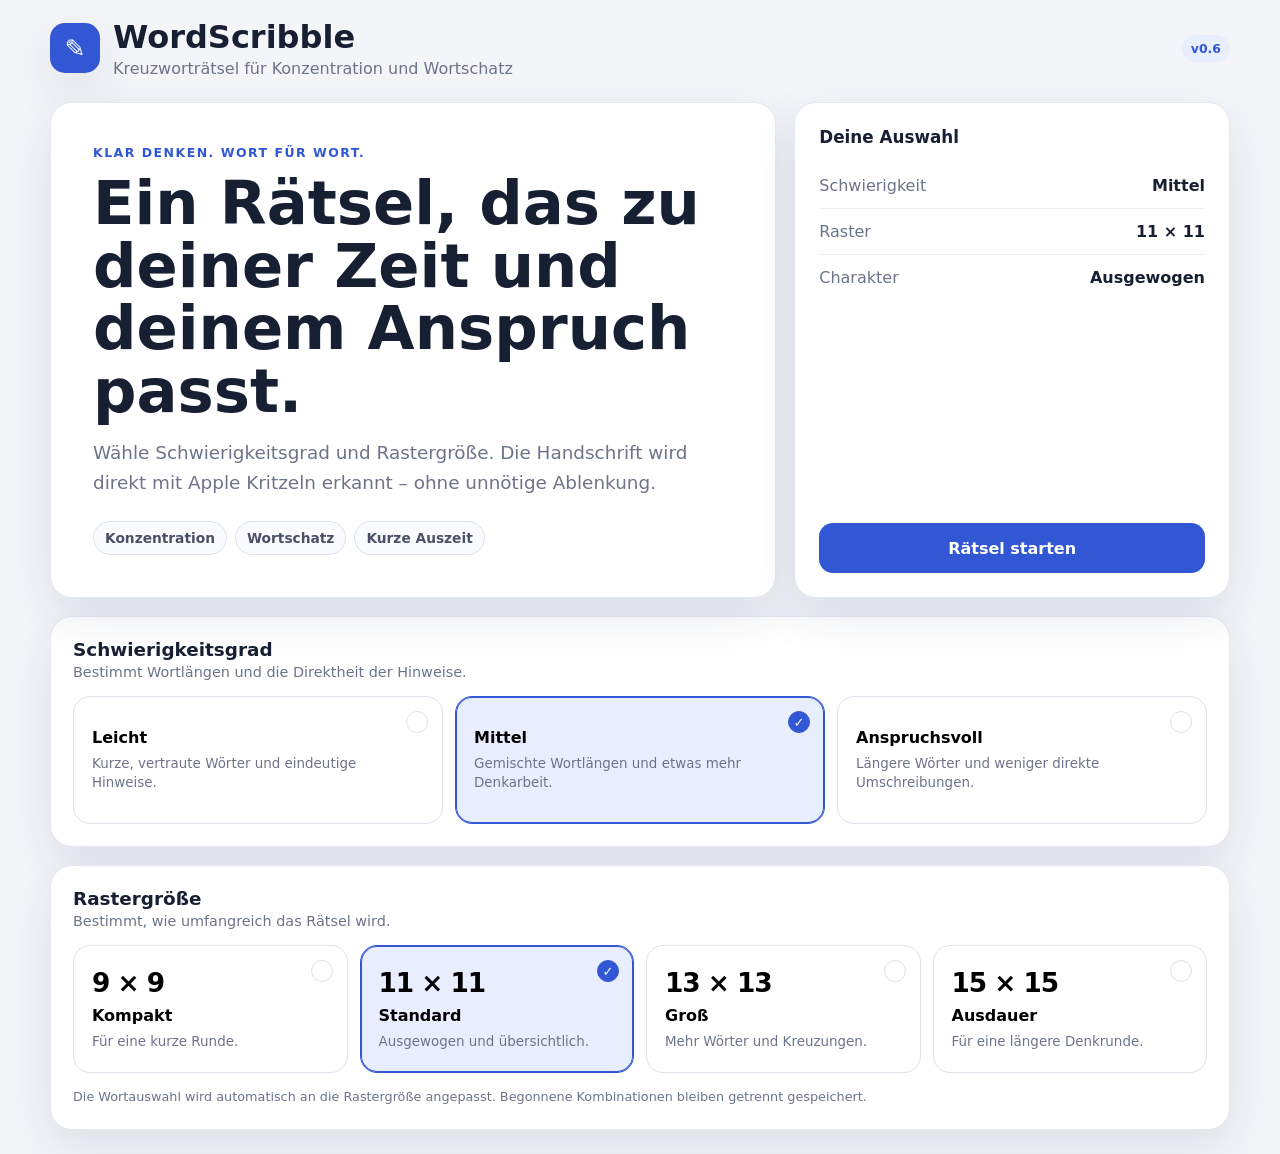
==== index.html @ 27896744 "Add WordScribble start dashboard" ====
<!doctype html>
<html lang="de">
<head>
<meta charset="utf-8">
<meta name="viewport" content="width=device-width,initial-scale=1,viewport-fit=cover">
<meta http-equiv="Cache-Control" content="no-store">
<meta name="theme-color" content="#3157d5">
<title>WordScribble – Start</title>
<style>
:root{--bg:#f3f5f9;--card:#fff;--ink:#172033;--muted:#6b7488;--line:#dce1ea;--accent:#3157d5;--soft:#e9eeff;--shadow:0 18px 48px rgba(30,43,76,.10)}
*{box-sizing:border-box}html,body{margin:0;min-height:100%;font-family:system-ui,-apple-system,BlinkMacSystemFont,"Segoe UI",sans-serif;background:var(--bg);color:var(--ink)}button{font:inherit}
body{padding:max(18px,env(safe-area-inset-top)) max(18px,env(safe-area-inset-right)) max(24px,env(safe-area-inset-bottom)) max(18px,env(safe-area-inset-left))}
.shell{width:min(1180px,100%);margin:auto}.topbar{display:flex;align-items:center;justify-content:space-between;gap:18px;margin-bottom:24px}.brand{display:flex;align-items:center;gap:13px}.logo{width:50px;height:50px;display:grid;place-items:center;border-radius:15px;background:var(--accent);color:#fff;font-size:25px;box-shadow:var(--shadow)}.brand h1{font-size:clamp(1.45rem,3vw,2rem);margin:0}.brand p{margin:3px 0 0;color:var(--muted)}.version{font-size:.78rem;font-weight:800;padding:6px 9px;border-radius:999px;background:var(--soft);color:var(--accent)}
.hero{display:grid;grid-template-columns:minmax(0,1.25fr) minmax(300px,.75fr);gap:18px}.hero-main,.summary,.panel{background:var(--card);border:1px solid #e4e8f0;border-radius:22px;box-shadow:var(--shadow)}.hero-main{padding:clamp(24px,4vw,42px)}.eyebrow{font-size:.78rem;letter-spacing:.12em;text-transform:uppercase;color:var(--accent);font-weight:800}.hero h2{font-size:clamp(2rem,5vw,3.8rem);line-height:1.03;margin:12px 0 16px;max-width:760px}.hero-main>p{font-size:clamp(1rem,2vw,1.15rem);line-height:1.6;color:var(--muted);margin:0}.chips{display:flex;flex-wrap:wrap;gap:8px;margin-top:24px}.chip{border:1px solid var(--line);border-radius:999px;padding:8px 11px;color:#485166;background:#fafbfe;font-size:.86rem;font-weight:650}
.summary{padding:24px;display:flex;flex-direction:column;justify-content:space-between}.summary h3{margin:0 0 16px;font-size:1.05rem}.summary-row{display:flex;justify-content:space-between;gap:14px;padding:13px 0;border-bottom:1px solid #edf0f5}.summary-row:last-of-type{border-bottom:0}.summary-row span{color:var(--muted)}.summary-row strong{text-align:right}.primary,.continue{width:100%;border-radius:14px;padding:14px 18px;font-weight:800;cursor:pointer;min-height:50px}.primary{border:0;background:var(--accent);color:#fff}.continue{margin-top:10px;border:1px solid var(--line);background:#fff;color:var(--ink);display:none}
.panel{padding:22px;margin-top:18px}.panel h3{margin:0;font-size:1.15rem}.panel p{margin:4px 0 16px;color:var(--muted);font-size:.9rem}.options{display:grid;gap:12px}.three{grid-template-columns:repeat(3,minmax(0,1fr))}.four{grid-template-columns:repeat(4,minmax(0,1fr))}.option{position:relative;border:1px solid var(--line);background:#fff;border-radius:17px;padding:18px;text-align:left;cursor:pointer;min-height:128px;transition:.16s}.option:hover{border-color:#aeb9d5;transform:translateY(-1px)}.option.active{border-color:var(--accent);background:var(--soft);box-shadow:inset 0 0 0 1px var(--accent)}.name{display:block;font-weight:850;font-size:1rem;margin-bottom:7px}.meta{display:block;color:var(--muted);font-size:.84rem;line-height:1.45}.mark{position:absolute;right:14px;top:14px;width:22px;height:22px;border-radius:50%;border:1px solid var(--line);display:grid;place-items:center;font-size:13px;color:transparent;background:#fff}.option.active .mark{background:var(--accent);border-color:var(--accent);color:#fff}.size-code{font-size:1.65rem;font-weight:850;letter-spacing:-.04em;margin-bottom:8px}.footnote{color:var(--muted);font-size:.8rem;margin-top:14px;line-height:1.5}
@media(max-width:850px){.hero{grid-template-columns:1fr}.four{grid-template-columns:repeat(2,minmax(0,1fr))}}@media(max-width:620px){.topbar{align-items:flex-start;flex-direction:column}.three,.four{grid-template-columns:1fr}.option{min-height:auto}.hero-main,.summary,.panel{border-radius:18px}}
</style>
</head>
<body>
<div class="shell">
<div class="topbar"><div class="brand"><div class="logo">✎</div><div><h1>WordScribble</h1><p>Kreuzworträtsel für Konzentration und Wortschatz</p></div></div><div class="version">v0.6</div></div>
<section class="hero">
<div class="hero-main"><div class="eyebrow">Klar denken. Wort für Wort.</div><h2>Ein Rätsel, das zu deiner Zeit und deinem Anspruch passt.</h2><p>Wähle Schwierigkeitsgrad und Rastergröße. Die Handschrift wird direkt mit Apple Kritzeln erkannt – ohne unnötige Ablenkung.</p><div class="chips"><span class="chip">Konzentration</span><span class="chip">Wortschatz</span><span class="chip">Kurze Auszeit</span></div></div>
<aside class="summary"><div><h3>Deine Auswahl</h3><div class="summary-row"><span>Schwierigkeit</span><strong id="sumDifficulty">Mittel</strong></div><div class="summary-row"><span>Raster</span><strong id="sumSize">11 × 11</strong></div><div class="summary-row"><span>Charakter</span><strong id="sumCharacter">Ausgewogen</strong></div></div><div><button class="primary" id="startBtn">Rätsel starten</button><button class="continue" id="continueBtn">Gespeichertes Rätsel fortsetzen</button></div></aside>
</section>
<section class="panel"><h3>Schwierigkeitsgrad</h3><p>Bestimmt Wortlängen und die Direktheit der Hinweise.</p><div class="options three">
<button class="option" data-difficulty="easy"><span class="mark">✓</span><span class="name">Leicht</span><span class="meta">Kurze, vertraute Wörter und eindeutige Hinweise.</span></button>
<button class="option active" data-difficulty="medium"><span class="mark">✓</span><span class="name">Mittel</span><span class="meta">Gemischte Wortlängen und etwas mehr Denkarbeit.</span></button>
<button class="option" data-difficulty="hard"><span class="mark">✓</span><span class="name">Anspruchsvoll</span><span class="meta">Längere Wörter und weniger direkte Umschreibungen.</span></button>
</div></section>
<section class="panel"><h3>Rastergröße</h3><p>Bestimmt, wie umfangreich das Rätsel wird.</p><div class="options four">
<button class="option" data-size="9"><span class="mark">✓</span><div class="size-code">9 × 9</div><span class="name">Kompakt</span><span class="meta">Für eine kurze Runde.</span></button>
<button class="option active" data-size="11"><span class="mark">✓</span><div class="size-code">11 × 11</div><span class="name">Standard</span><span class="meta">Ausgewogen und übersichtlich.</span></button>
<button class="option" data-size="13"><span class="mark">✓</span><div class="size-code">13 × 13</div><span class="name">Groß</span><span class="meta">Mehr Wörter und Kreuzungen.</span></button>
<button class="option" data-size="15"><span class="mark">✓</span><div class="size-code">15 × 15</div><span class="name">Ausdauer</span><span class="meta">Für eine längere Denkrunde.</span></button>
</div><div class="footnote">Die Wortauswahl wird automatisch an die Rastergröße angepasst. Begonnene Kombinationen bleiben getrennt gespeichert.</div></section>
</div>
<script>
(()=>{
const labels={easy:{name:'Leicht',character:'Direkt und ruhig'},medium:{name:'Mittel',character:'Ausgewogen'},hard:{name:'Anspruchsvoll',character:'Kniffliger'}};
let config={difficulty:'medium',size:11};
try{const saved=JSON.parse(localStorage.getItem('wordscribble-dashboard-v1'));if(saved&&labels[saved.difficulty]&&[9,11,13,15].includes(saved.size))config=saved}catch{}
const continueBtn=document.getElementById('continueBtn');
const stateKey=()=>`wordscribble-state-v1-${config.difficulty}-${config.size}`;
function refresh(){
document.querySelectorAll('[data-difficulty]').forEach(b=>b.classList.toggle('active',b.dataset.difficulty===config.difficulty));
document.querySelectorAll('[data-size]').forEach(b=>b.classList.toggle('active',+b.dataset.size===config.size));
document.getElementById('sumDifficulty').textContent=labels[config.difficulty].name;
document.getElementById('sumSize').textContent=`${config.size} × ${config.size}`;
document.getElementById('sumCharacter').textContent=labels[config.difficulty].character;
continueBtn.style.display=localStorage.getItem(stateKey())?'block':'none';
localStorage.setItem('wordscribble-dashboard-v1',JSON.stringify(config));
}
document.querySelectorAll('[data-difficulty]').forEach(b=>b.onclick=()=>{config.difficulty=b.dataset.difficulty;refresh()});
document.querySelectorAll('[data-size]').forEach(b=>b.onclick=()=>{config.size=+b.dataset.size;refresh()});
function openGame(isNew){location.href=`./play.html?difficulty=${config.difficulty}&size=${config.size}&new=${isNew?1:0}`}
document.getElementById('startBtn').onclick=()=>openGame(true);
continueBtn.onclick=()=>openGame(false);
refresh();
})();
</script>
</body>
</html>
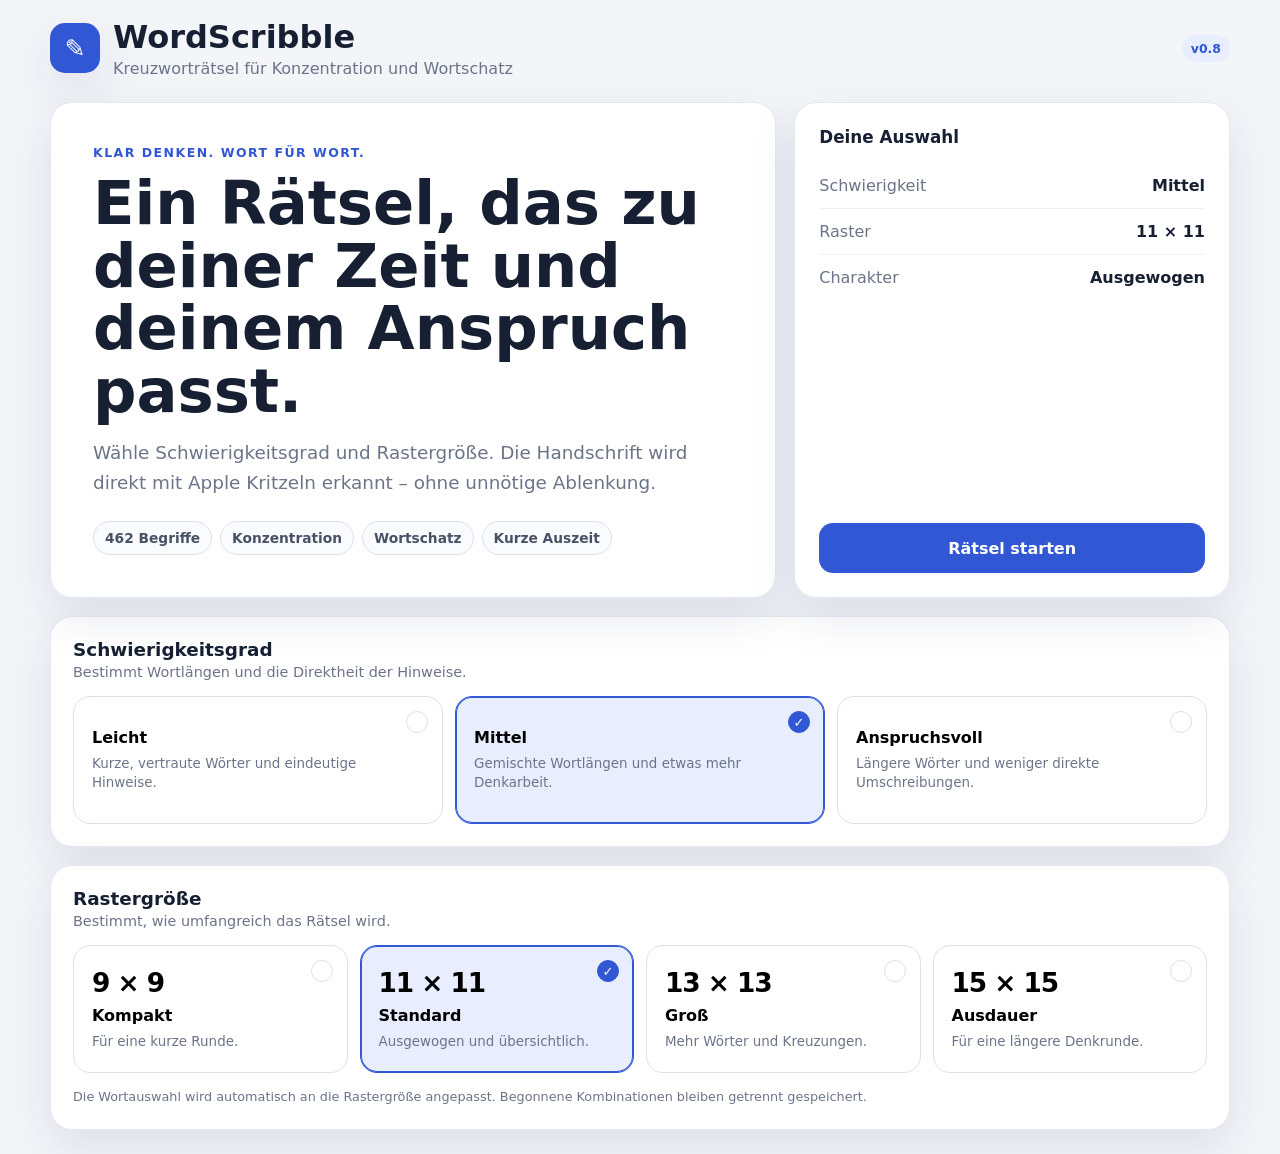
==== commit 872ac7dc: "Show expanded word bank in dashboard" ====
--- a/index.html
+++ b/index.html
@@ -19,9 +19,9 @@
 </head>
 <body>
 <div class="shell">
-<div class="topbar"><div class="brand"><div class="logo">✎</div><div><h1>WordScribble</h1><p>Kreuzworträtsel für Konzentration und Wortschatz</p></div></div><div class="version">v0.6</div></div>
+<div class="topbar"><div class="brand"><div class="logo">✎</div><div><h1>WordScribble</h1><p>Kreuzworträtsel für Konzentration und Wortschatz</p></div></div><div class="version">v0.8</div></div>
 <section class="hero">
-<div class="hero-main"><div class="eyebrow">Klar denken. Wort für Wort.</div><h2>Ein Rätsel, das zu deiner Zeit und deinem Anspruch passt.</h2><p>Wähle Schwierigkeitsgrad und Rastergröße. Die Handschrift wird direkt mit Apple Kritzeln erkannt – ohne unnötige Ablenkung.</p><div class="chips"><span class="chip">Konzentration</span><span class="chip">Wortschatz</span><span class="chip">Kurze Auszeit</span></div></div>
+<div class="hero-main"><div class="eyebrow">Klar denken. Wort für Wort.</div><h2>Ein Rätsel, das zu deiner Zeit und deinem Anspruch passt.</h2><p>Wähle Schwierigkeitsgrad und Rastergröße. Die Handschrift wird direkt mit Apple Kritzeln erkannt – ohne unnötige Ablenkung.</p><div class="chips"><span class="chip">462 Begriffe</span><span class="chip">Konzentration</span><span class="chip">Wortschatz</span><span class="chip">Kurze Auszeit</span></div></div>
 <aside class="summary"><div><h3>Deine Auswahl</h3><div class="summary-row"><span>Schwierigkeit</span><strong id="sumDifficulty">Mittel</strong></div><div class="summary-row"><span>Raster</span><strong id="sumSize">11 × 11</strong></div><div class="summary-row"><span>Charakter</span><strong id="sumCharacter">Ausgewogen</strong></div></div><div><button class="primary" id="startBtn">Rätsel starten</button><button class="continue" id="continueBtn">Gespeichertes Rätsel fortsetzen</button></div></aside>
 </section>
 <section class="panel"><h3>Schwierigkeitsgrad</h3><p>Bestimmt Wortlängen und die Direktheit der Hinweise.</p><div class="options three">
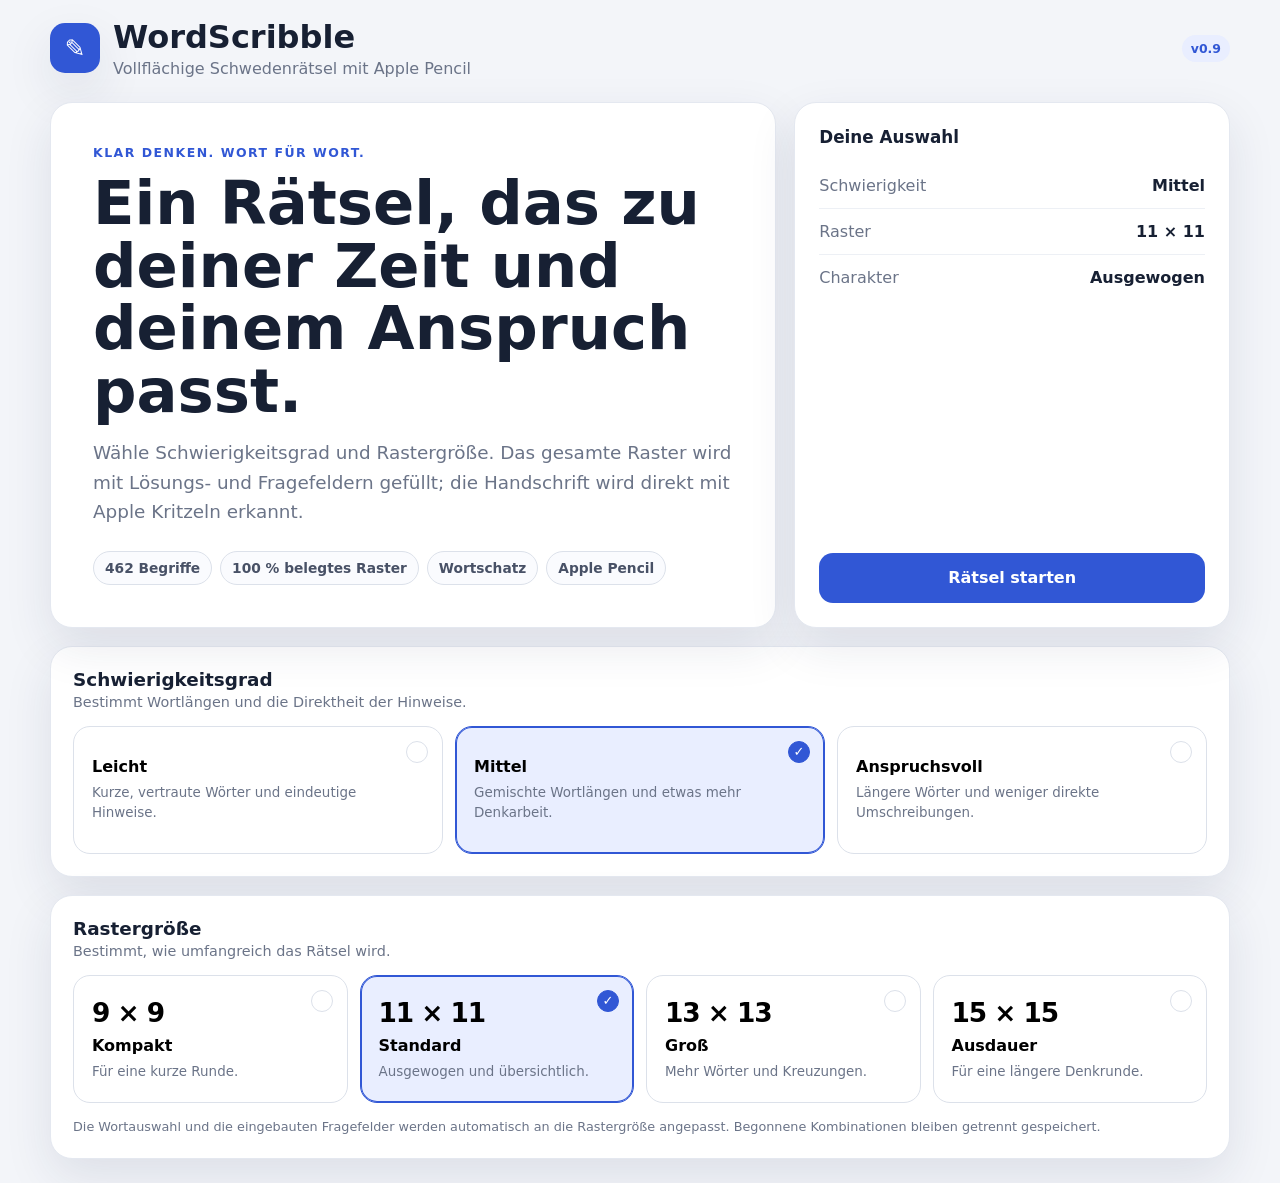
==== commit 0abf92bb: "Update start page for full-grid crossword v0.9" ====
--- a/index.html
+++ b/index.html
@@ -19,9 +19,9 @@
 </head>
 <body>
 <div class="shell">
-<div class="topbar"><div class="brand"><div class="logo">✎</div><div><h1>WordScribble</h1><p>Kreuzworträtsel für Konzentration und Wortschatz</p></div></div><div class="version">v0.8</div></div>
+<div class="topbar"><div class="brand"><div class="logo">✎</div><div><h1>WordScribble</h1><p>Vollflächige Schwedenrätsel mit Apple Pencil</p></div></div><div class="version">v0.9</div></div>
 <section class="hero">
-<div class="hero-main"><div class="eyebrow">Klar denken. Wort für Wort.</div><h2>Ein Rätsel, das zu deiner Zeit und deinem Anspruch passt.</h2><p>Wähle Schwierigkeitsgrad und Rastergröße. Die Handschrift wird direkt mit Apple Kritzeln erkannt – ohne unnötige Ablenkung.</p><div class="chips"><span class="chip">462 Begriffe</span><span class="chip">Konzentration</span><span class="chip">Wortschatz</span><span class="chip">Kurze Auszeit</span></div></div>
+<div class="hero-main"><div class="eyebrow">Klar denken. Wort für Wort.</div><h2>Ein Rätsel, das zu deiner Zeit und deinem Anspruch passt.</h2><p>Wähle Schwierigkeitsgrad und Rastergröße. Das gesamte Raster wird mit Lösungs- und Fragefeldern gefüllt; die Handschrift wird direkt mit Apple Kritzeln erkannt.</p><div class="chips"><span class="chip">462 Begriffe</span><span class="chip">100 % belegtes Raster</span><span class="chip">Wortschatz</span><span class="chip">Apple Pencil</span></div></div>
 <aside class="summary"><div><h3>Deine Auswahl</h3><div class="summary-row"><span>Schwierigkeit</span><strong id="sumDifficulty">Mittel</strong></div><div class="summary-row"><span>Raster</span><strong id="sumSize">11 × 11</strong></div><div class="summary-row"><span>Charakter</span><strong id="sumCharacter">Ausgewogen</strong></div></div><div><button class="primary" id="startBtn">Rätsel starten</button><button class="continue" id="continueBtn">Gespeichertes Rätsel fortsetzen</button></div></aside>
 </section>
 <section class="panel"><h3>Schwierigkeitsgrad</h3><p>Bestimmt Wortlängen und die Direktheit der Hinweise.</p><div class="options three">
@@ -34,7 +34,7 @@
 <button class="option active" data-size="11"><span class="mark">✓</span><div class="size-code">11 × 11</div><span class="name">Standard</span><span class="meta">Ausgewogen und übersichtlich.</span></button>
 <button class="option" data-size="13"><span class="mark">✓</span><div class="size-code">13 × 13</div><span class="name">Groß</span><span class="meta">Mehr Wörter und Kreuzungen.</span></button>
 <button class="option" data-size="15"><span class="mark">✓</span><div class="size-code">15 × 15</div><span class="name">Ausdauer</span><span class="meta">Für eine längere Denkrunde.</span></button>
-</div><div class="footnote">Die Wortauswahl wird automatisch an die Rastergröße angepasst. Begonnene Kombinationen bleiben getrennt gespeichert.</div></section>
+</div><div class="footnote">Die Wortauswahl und die eingebauten Fragefelder werden automatisch an die Rastergröße angepasst. Begonnene Kombinationen bleiben getrennt gespeichert.</div></section>
 </div>
 <script>
 (()=>{
@@ -42,7 +42,7 @@
 let config={difficulty:'medium',size:11};
 try{const saved=JSON.parse(localStorage.getItem('wordscribble-dashboard-v1'));if(saved&&labels[saved.difficulty]&&[9,11,13,15].includes(saved.size))config=saved}catch{}
 const continueBtn=document.getElementById('continueBtn');
-const stateKey=()=>`wordscribble-state-v1-${config.difficulty}-${config.size}`;
+const stateKey=()=>`wordscribble-swedish-v09-${config.difficulty}-${config.size}`;
 function refresh(){
 document.querySelectorAll('[data-difficulty]').forEach(b=>b.classList.toggle('active',b.dataset.difficulty===config.difficulty));
 document.querySelectorAll('[data-size]').forEach(b=>b.classList.toggle('active',+b.dataset.size===config.size));
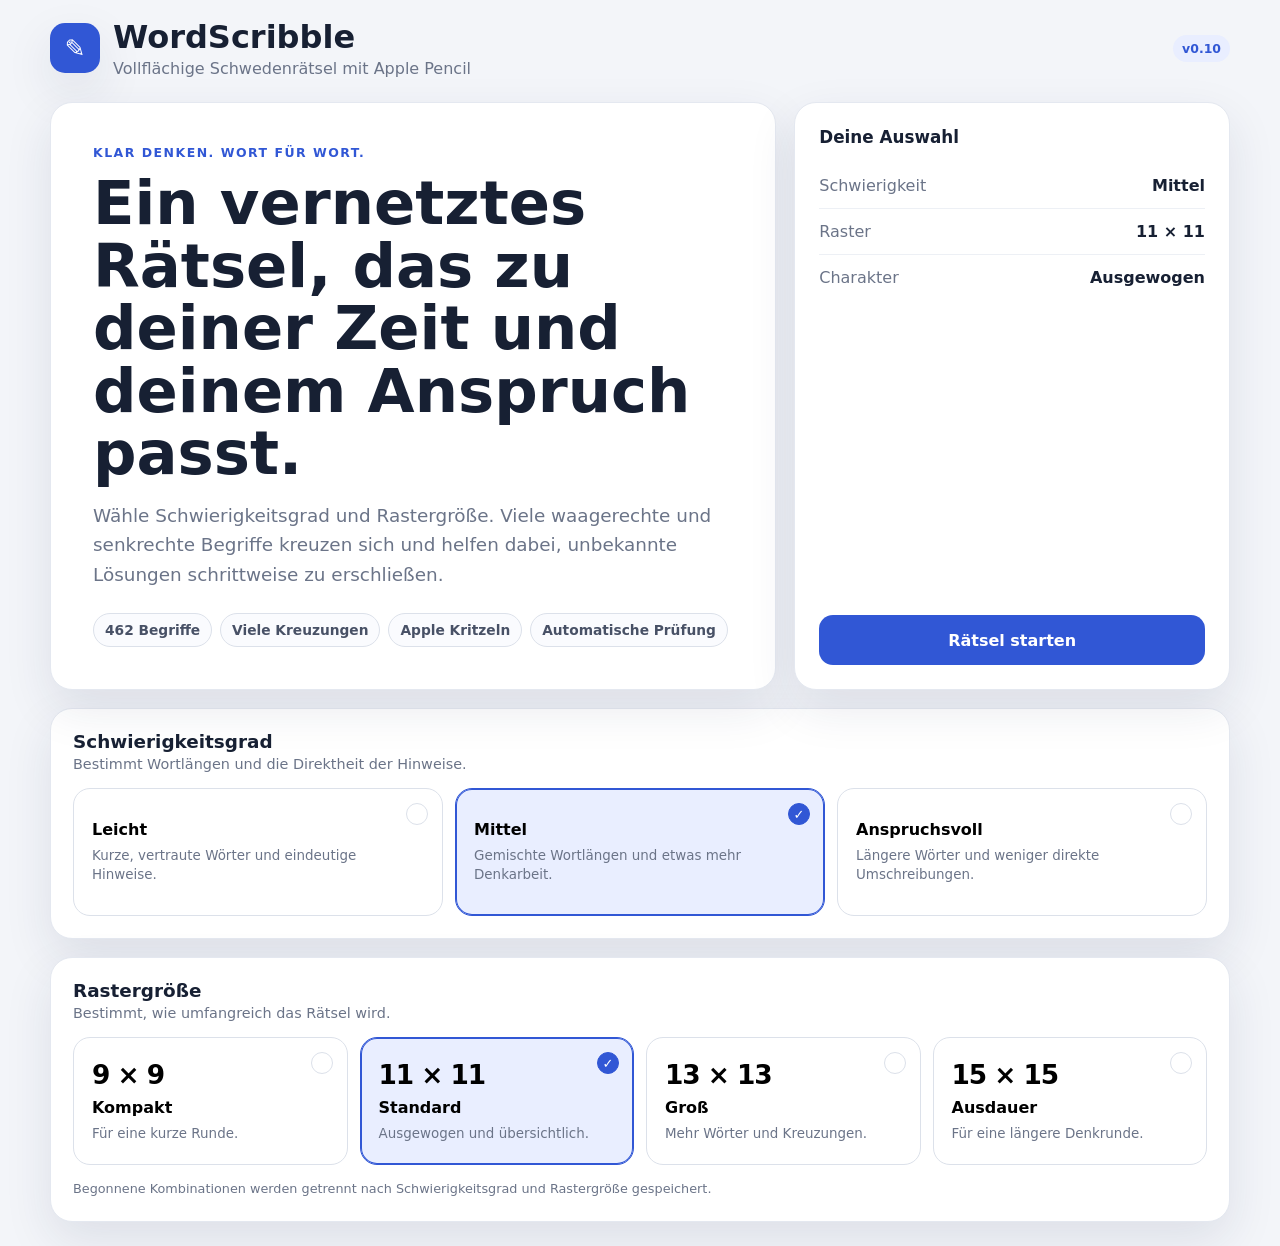
==== commit 56809327: "Update WordScribble start page for v0.10" ====
--- a/index.html
+++ b/index.html
@@ -8,8 +8,7 @@
 <title>WordScribble – Start</title>
 <style>
 :root{--bg:#f3f5f9;--card:#fff;--ink:#172033;--muted:#6b7488;--line:#dce1ea;--accent:#3157d5;--soft:#e9eeff;--shadow:0 18px 48px rgba(30,43,76,.10)}
-*{box-sizing:border-box}html,body{margin:0;min-height:100%;font-family:system-ui,-apple-system,BlinkMacSystemFont,"Segoe UI",sans-serif;background:var(--bg);color:var(--ink)}button{font:inherit}
-body{padding:max(18px,env(safe-area-inset-top)) max(18px,env(safe-area-inset-right)) max(24px,env(safe-area-inset-bottom)) max(18px,env(safe-area-inset-left))}
+*{box-sizing:border-box}html,body{margin:0;min-height:100%;font-family:system-ui,-apple-system,BlinkMacSystemFont,"Segoe UI",sans-serif;background:var(--bg);color:var(--ink)}button{font:inherit}body{padding:max(18px,env(safe-area-inset-top)) max(18px,env(safe-area-inset-right)) max(24px,env(safe-area-inset-bottom)) max(18px,env(safe-area-inset-left))}
 .shell{width:min(1180px,100%);margin:auto}.topbar{display:flex;align-items:center;justify-content:space-between;gap:18px;margin-bottom:24px}.brand{display:flex;align-items:center;gap:13px}.logo{width:50px;height:50px;display:grid;place-items:center;border-radius:15px;background:var(--accent);color:#fff;font-size:25px;box-shadow:var(--shadow)}.brand h1{font-size:clamp(1.45rem,3vw,2rem);margin:0}.brand p{margin:3px 0 0;color:var(--muted)}.version{font-size:.78rem;font-weight:800;padding:6px 9px;border-radius:999px;background:var(--soft);color:var(--accent)}
 .hero{display:grid;grid-template-columns:minmax(0,1.25fr) minmax(300px,.75fr);gap:18px}.hero-main,.summary,.panel{background:var(--card);border:1px solid #e4e8f0;border-radius:22px;box-shadow:var(--shadow)}.hero-main{padding:clamp(24px,4vw,42px)}.eyebrow{font-size:.78rem;letter-spacing:.12em;text-transform:uppercase;color:var(--accent);font-weight:800}.hero h2{font-size:clamp(2rem,5vw,3.8rem);line-height:1.03;margin:12px 0 16px;max-width:760px}.hero-main>p{font-size:clamp(1rem,2vw,1.15rem);line-height:1.6;color:var(--muted);margin:0}.chips{display:flex;flex-wrap:wrap;gap:8px;margin-top:24px}.chip{border:1px solid var(--line);border-radius:999px;padding:8px 11px;color:#485166;background:#fafbfe;font-size:.86rem;font-weight:650}
 .summary{padding:24px;display:flex;flex-direction:column;justify-content:space-between}.summary h3{margin:0 0 16px;font-size:1.05rem}.summary-row{display:flex;justify-content:space-between;gap:14px;padding:13px 0;border-bottom:1px solid #edf0f5}.summary-row:last-of-type{border-bottom:0}.summary-row span{color:var(--muted)}.summary-row strong{text-align:right}.primary,.continue{width:100%;border-radius:14px;padding:14px 18px;font-weight:800;cursor:pointer;min-height:50px}.primary{border:0;background:var(--accent);color:#fff}.continue{margin-top:10px;border:1px solid var(--line);background:#fff;color:var(--ink);display:none}
@@ -19,9 +18,9 @@
 </head>
 <body>
 <div class="shell">
-<div class="topbar"><div class="brand"><div class="logo">✎</div><div><h1>WordScribble</h1><p>Vollflächige Schwedenrätsel mit Apple Pencil</p></div></div><div class="version">v0.9</div></div>
+<div class="topbar"><div class="brand"><div class="logo">✎</div><div><h1>WordScribble</h1><p>Vollflächige Schwedenrätsel mit Apple Pencil</p></div></div><div class="version">v0.10</div></div>
 <section class="hero">
-<div class="hero-main"><div class="eyebrow">Klar denken. Wort für Wort.</div><h2>Ein Rätsel, das zu deiner Zeit und deinem Anspruch passt.</h2><p>Wähle Schwierigkeitsgrad und Rastergröße. Das gesamte Raster wird mit Lösungs- und Fragefeldern gefüllt; die Handschrift wird direkt mit Apple Kritzeln erkannt.</p><div class="chips"><span class="chip">462 Begriffe</span><span class="chip">100 % belegtes Raster</span><span class="chip">Wortschatz</span><span class="chip">Apple Pencil</span></div></div>
+<div class="hero-main"><div class="eyebrow">Klar denken. Wort für Wort.</div><h2>Ein vernetztes Rätsel, das zu deiner Zeit und deinem Anspruch passt.</h2><p>Wähle Schwierigkeitsgrad und Rastergröße. Viele waagerechte und senkrechte Begriffe kreuzen sich und helfen dabei, unbekannte Lösungen schrittweise zu erschließen.</p><div class="chips"><span class="chip">462 Begriffe</span><span class="chip">Viele Kreuzungen</span><span class="chip">Apple Kritzeln</span><span class="chip">Automatische Prüfung</span></div></div>
 <aside class="summary"><div><h3>Deine Auswahl</h3><div class="summary-row"><span>Schwierigkeit</span><strong id="sumDifficulty">Mittel</strong></div><div class="summary-row"><span>Raster</span><strong id="sumSize">11 × 11</strong></div><div class="summary-row"><span>Charakter</span><strong id="sumCharacter">Ausgewogen</strong></div></div><div><button class="primary" id="startBtn">Rätsel starten</button><button class="continue" id="continueBtn">Gespeichertes Rätsel fortsetzen</button></div></aside>
 </section>
 <section class="panel"><h3>Schwierigkeitsgrad</h3><p>Bestimmt Wortlängen und die Direktheit der Hinweise.</p><div class="options three">
@@ -34,31 +33,10 @@
 <button class="option active" data-size="11"><span class="mark">✓</span><div class="size-code">11 × 11</div><span class="name">Standard</span><span class="meta">Ausgewogen und übersichtlich.</span></button>
 <button class="option" data-size="13"><span class="mark">✓</span><div class="size-code">13 × 13</div><span class="name">Groß</span><span class="meta">Mehr Wörter und Kreuzungen.</span></button>
 <button class="option" data-size="15"><span class="mark">✓</span><div class="size-code">15 × 15</div><span class="name">Ausdauer</span><span class="meta">Für eine längere Denkrunde.</span></button>
-</div><div class="footnote">Die Wortauswahl und die eingebauten Fragefelder werden automatisch an die Rastergröße angepasst. Begonnene Kombinationen bleiben getrennt gespeichert.</div></section>
+</div><div class="footnote">Begonnene Kombinationen werden getrennt nach Schwierigkeitsgrad und Rastergröße gespeichert.</div></section>
 </div>
 <script>
-(()=>{
-const labels={easy:{name:'Leicht',character:'Direkt und ruhig'},medium:{name:'Mittel',character:'Ausgewogen'},hard:{name:'Anspruchsvoll',character:'Kniffliger'}};
-let config={difficulty:'medium',size:11};
-try{const saved=JSON.parse(localStorage.getItem('wordscribble-dashboard-v1'));if(saved&&labels[saved.difficulty]&&[9,11,13,15].includes(saved.size))config=saved}catch{}
-const continueBtn=document.getElementById('continueBtn');
-const stateKey=()=>`wordscribble-swedish-v09-${config.difficulty}-${config.size}`;
-function refresh(){
-document.querySelectorAll('[data-difficulty]').forEach(b=>b.classList.toggle('active',b.dataset.difficulty===config.difficulty));
-document.querySelectorAll('[data-size]').forEach(b=>b.classList.toggle('active',+b.dataset.size===config.size));
-document.getElementById('sumDifficulty').textContent=labels[config.difficulty].name;
-document.getElementById('sumSize').textContent=`${config.size} × ${config.size}`;
-document.getElementById('sumCharacter').textContent=labels[config.difficulty].character;
-continueBtn.style.display=localStorage.getItem(stateKey())?'block':'none';
-localStorage.setItem('wordscribble-dashboard-v1',JSON.stringify(config));
-}
-document.querySelectorAll('[data-difficulty]').forEach(b=>b.onclick=()=>{config.difficulty=b.dataset.difficulty;refresh()});
-document.querySelectorAll('[data-size]').forEach(b=>b.onclick=()=>{config.size=+b.dataset.size;refresh()});
-function openGame(isNew){location.href=`./play.html?difficulty=${config.difficulty}&size=${config.size}&new=${isNew?1:0}`}
-document.getElementById('startBtn').onclick=()=>openGame(true);
-continueBtn.onclick=()=>openGame(false);
-refresh();
-})();
+(()=>{const labels={easy:{name:'Leicht',character:'Direkt und ruhig'},medium:{name:'Mittel',character:'Ausgewogen'},hard:{name:'Anspruchsvoll',character:'Kniffliger'}};let config={difficulty:'medium',size:11};try{const saved=JSON.parse(localStorage.getItem('wordscribble-dashboard-v1'));if(saved&&labels[saved.difficulty]&&[9,11,13,15].includes(saved.size))config=saved}catch{}const continueBtn=document.getElementById('continueBtn');const stateKey=()=>`wordscribble-swedish-v010-${config.difficulty}-${config.size}`;function refresh(){document.querySelectorAll('[data-difficulty]').forEach(b=>b.classList.toggle('active',b.dataset.difficulty===config.difficulty));document.querySelectorAll('[data-size]').forEach(b=>b.classList.toggle('active',+b.dataset.size===config.size));document.getElementById('sumDifficulty').textContent=labels[config.difficulty].name;document.getElementById('sumSize').textContent=`${config.size} × ${config.size}`;document.getElementById('sumCharacter').textContent=labels[config.difficulty].character;continueBtn.style.display=localStorage.getItem(stateKey())?'block':'none';localStorage.setItem('wordscribble-dashboard-v1',JSON.stringify(config))}document.querySelectorAll('[data-difficulty]').forEach(b=>b.onclick=()=>{config.difficulty=b.dataset.difficulty;refresh()});document.querySelectorAll('[data-size]').forEach(b=>b.onclick=()=>{config.size=+b.dataset.size;refresh()});function openGame(isNew){location.href=`./play.html?difficulty=${config.difficulty}&size=${config.size}&new=${isNew?1:0}`}document.getElementById('startBtn').onclick=()=>openGame(true);continueBtn.onclick=()=>openGame(false);refresh()})();
 </script>
 </body>
 </html>
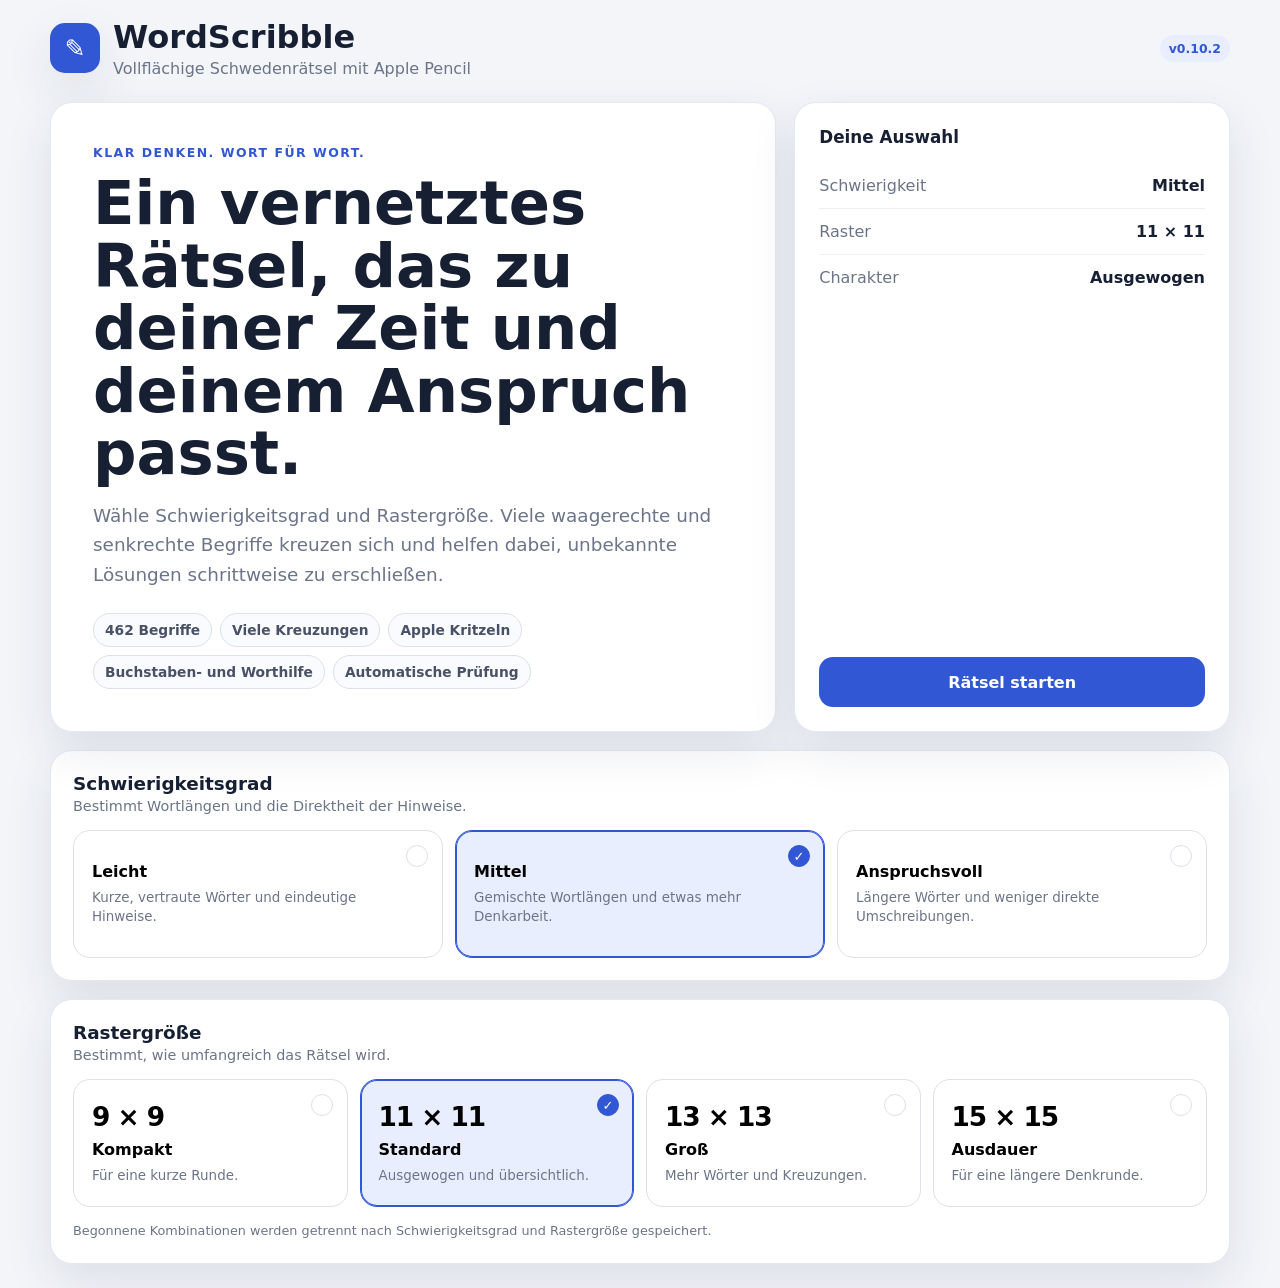
==== commit 0286874b: "Update dashboard for hint system" ====
--- a/index.html
+++ b/index.html
@@ -18,9 +18,9 @@
 </head>
 <body>
 <div class="shell">
-<div class="topbar"><div class="brand"><div class="logo">✎</div><div><h1>WordScribble</h1><p>Vollflächige Schwedenrätsel mit Apple Pencil</p></div></div><div class="version">v0.10</div></div>
+<div class="topbar"><div class="brand"><div class="logo">✎</div><div><h1>WordScribble</h1><p>Vollflächige Schwedenrätsel mit Apple Pencil</p></div></div><div class="version">v0.10.2</div></div>
 <section class="hero">
-<div class="hero-main"><div class="eyebrow">Klar denken. Wort für Wort.</div><h2>Ein vernetztes Rätsel, das zu deiner Zeit und deinem Anspruch passt.</h2><p>Wähle Schwierigkeitsgrad und Rastergröße. Viele waagerechte und senkrechte Begriffe kreuzen sich und helfen dabei, unbekannte Lösungen schrittweise zu erschließen.</p><div class="chips"><span class="chip">462 Begriffe</span><span class="chip">Viele Kreuzungen</span><span class="chip">Apple Kritzeln</span><span class="chip">Automatische Prüfung</span></div></div>
+<div class="hero-main"><div class="eyebrow">Klar denken. Wort für Wort.</div><h2>Ein vernetztes Rätsel, das zu deiner Zeit und deinem Anspruch passt.</h2><p>Wähle Schwierigkeitsgrad und Rastergröße. Viele waagerechte und senkrechte Begriffe kreuzen sich und helfen dabei, unbekannte Lösungen schrittweise zu erschließen.</p><div class="chips"><span class="chip">462 Begriffe</span><span class="chip">Viele Kreuzungen</span><span class="chip">Apple Kritzeln</span><span class="chip">Buchstaben- und Worthilfe</span><span class="chip">Automatische Prüfung</span></div></div>
 <aside class="summary"><div><h3>Deine Auswahl</h3><div class="summary-row"><span>Schwierigkeit</span><strong id="sumDifficulty">Mittel</strong></div><div class="summary-row"><span>Raster</span><strong id="sumSize">11 × 11</strong></div><div class="summary-row"><span>Charakter</span><strong id="sumCharacter">Ausgewogen</strong></div></div><div><button class="primary" id="startBtn">Rätsel starten</button><button class="continue" id="continueBtn">Gespeichertes Rätsel fortsetzen</button></div></aside>
 </section>
 <section class="panel"><h3>Schwierigkeitsgrad</h3><p>Bestimmt Wortlängen und die Direktheit der Hinweise.</p><div class="options three">
@@ -36,7 +36,7 @@
 </div><div class="footnote">Begonnene Kombinationen werden getrennt nach Schwierigkeitsgrad und Rastergröße gespeichert.</div></section>
 </div>
 <script>
-(()=>{const labels={easy:{name:'Leicht',character:'Direkt und ruhig'},medium:{name:'Mittel',character:'Ausgewogen'},hard:{name:'Anspruchsvoll',character:'Kniffliger'}};let config={difficulty:'medium',size:11};try{const saved=JSON.parse(localStorage.getItem('wordscribble-dashboard-v1'));if(saved&&labels[saved.difficulty]&&[9,11,13,15].includes(saved.size))config=saved}catch{}const continueBtn=document.getElementById('continueBtn');const stateKey=()=>`wordscribble-swedish-v010-${config.difficulty}-${config.size}`;function refresh(){document.querySelectorAll('[data-difficulty]').forEach(b=>b.classList.toggle('active',b.dataset.difficulty===config.difficulty));document.querySelectorAll('[data-size]').forEach(b=>b.classList.toggle('active',+b.dataset.size===config.size));document.getElementById('sumDifficulty').textContent=labels[config.difficulty].name;document.getElementById('sumSize').textContent=`${config.size} × ${config.size}`;document.getElementById('sumCharacter').textContent=labels[config.difficulty].character;continueBtn.style.display=localStorage.getItem(stateKey())?'block':'none';localStorage.setItem('wordscribble-dashboard-v1',JSON.stringify(config))}document.querySelectorAll('[data-difficulty]').forEach(b=>b.onclick=()=>{config.difficulty=b.dataset.difficulty;refresh()});document.querySelectorAll('[data-size]').forEach(b=>b.onclick=()=>{config.size=+b.dataset.size;refresh()});function openGame(isNew){location.href=`./play.html?difficulty=${config.difficulty}&size=${config.size}&new=${isNew?1:0}`}document.getElementById('startBtn').onclick=()=>openGame(true);continueBtn.onclick=()=>openGame(false);refresh()})();
+(()=>{const labels={easy:{name:'Leicht',character:'Direkt und ruhig'},medium:{name:'Mittel',character:'Ausgewogen'},hard:{name:'Anspruchsvoll',character:'Kniffliger'}};let config={difficulty:'medium',size:11};try{const saved=JSON.parse(localStorage.getItem('wordscribble-dashboard-v1'));if(saved&&labels[saved.difficulty]&&[9,11,13,15].includes(saved.size))config=saved}catch{}const continueBtn=document.getElementById('continueBtn');const stateKey=()=>`wordscribble-swedish-v0102-${config.difficulty}-${config.size}`;function refresh(){document.querySelectorAll('[data-difficulty]').forEach(b=>b.classList.toggle('active',b.dataset.difficulty===config.difficulty));document.querySelectorAll('[data-size]').forEach(b=>b.classList.toggle('active',+b.dataset.size===config.size));document.getElementById('sumDifficulty').textContent=labels[config.difficulty].name;document.getElementById('sumSize').textContent=`${config.size} × ${config.size}`;document.getElementById('sumCharacter').textContent=labels[config.difficulty].character;continueBtn.style.display=localStorage.getItem(stateKey())?'block':'none';localStorage.setItem('wordscribble-dashboard-v1',JSON.stringify(config))}document.querySelectorAll('[data-difficulty]').forEach(b=>b.onclick=()=>{config.difficulty=b.dataset.difficulty;refresh()});document.querySelectorAll('[data-size]').forEach(b=>b.onclick=()=>{config.size=+b.dataset.size;refresh()});function openGame(isNew){location.href=`./play.html?difficulty=${config.difficulty}&size=${config.size}&new=${isNew?1:0}`}document.getElementById('startBtn').onclick=()=>openGame(true);continueBtn.onclick=()=>openGame(false);refresh()})();
 </script>
 </body>
-</html>
+</html>
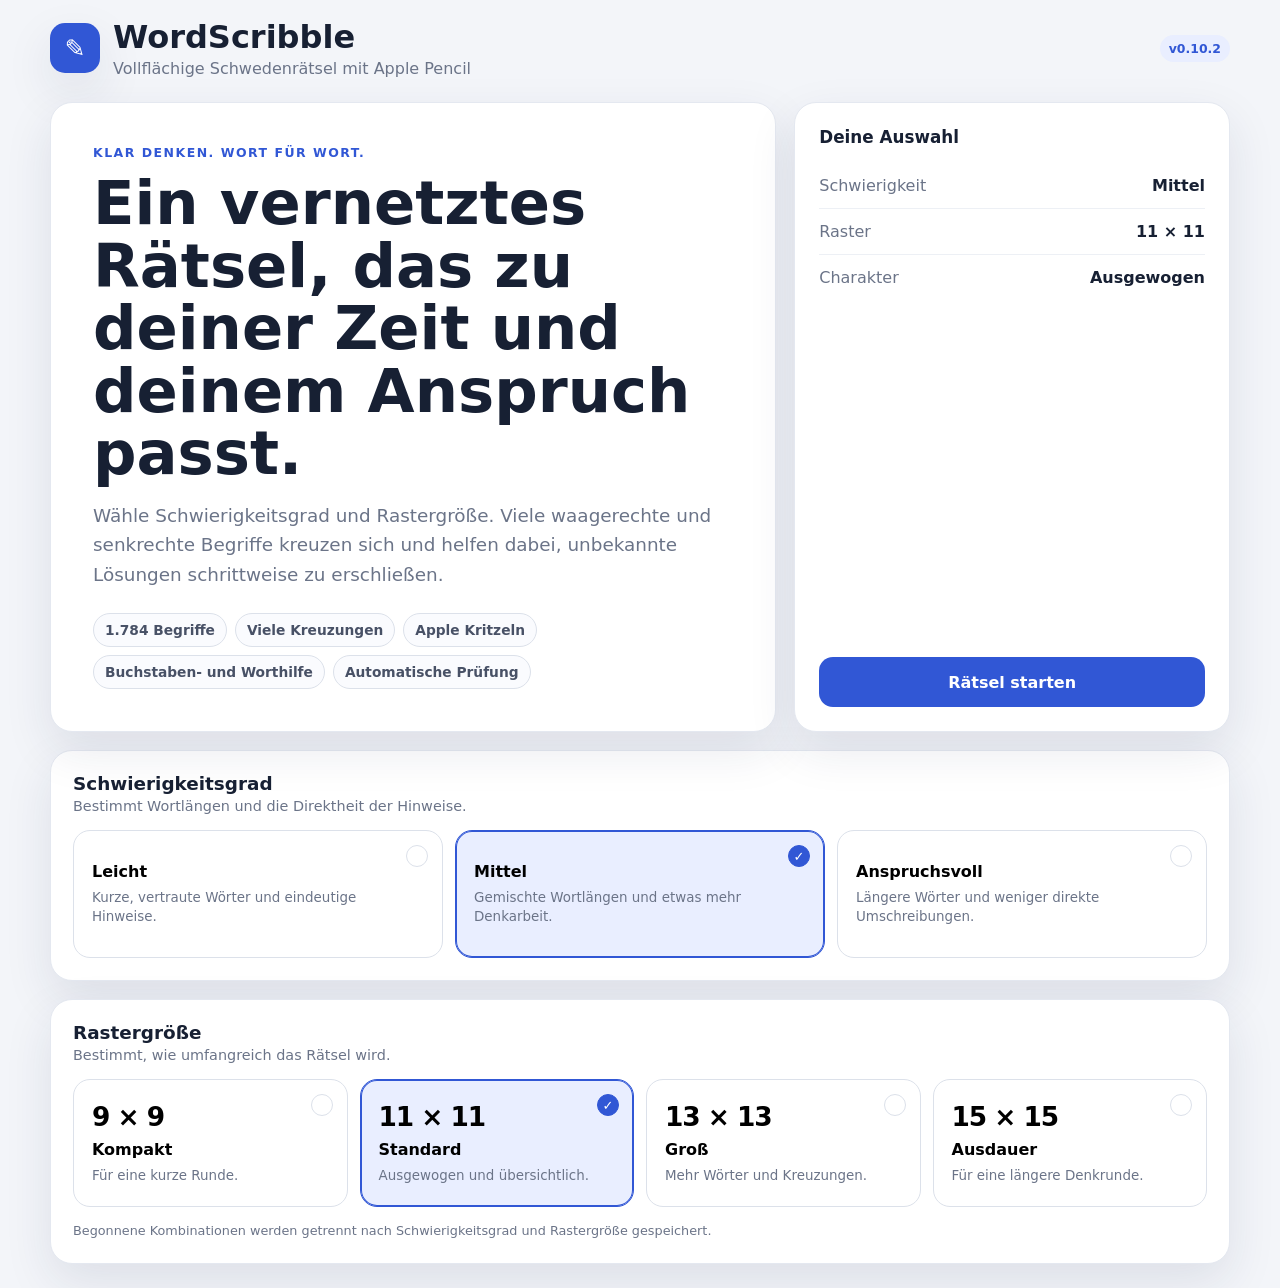
==== commit e441296e: "Expand crossword word lists" ====
--- a/index.html
+++ b/index.html
@@ -20,7 +20,7 @@
 <div class="shell">
 <div class="topbar"><div class="brand"><div class="logo">✎</div><div><h1>WordScribble</h1><p>Vollflächige Schwedenrätsel mit Apple Pencil</p></div></div><div class="version">v0.10.2</div></div>
 <section class="hero">
-<div class="hero-main"><div class="eyebrow">Klar denken. Wort für Wort.</div><h2>Ein vernetztes Rätsel, das zu deiner Zeit und deinem Anspruch passt.</h2><p>Wähle Schwierigkeitsgrad und Rastergröße. Viele waagerechte und senkrechte Begriffe kreuzen sich und helfen dabei, unbekannte Lösungen schrittweise zu erschließen.</p><div class="chips"><span class="chip">462 Begriffe</span><span class="chip">Viele Kreuzungen</span><span class="chip">Apple Kritzeln</span><span class="chip">Buchstaben- und Worthilfe</span><span class="chip">Automatische Prüfung</span></div></div>
+<div class="hero-main"><div class="eyebrow">Klar denken. Wort für Wort.</div><h2>Ein vernetztes Rätsel, das zu deiner Zeit und deinem Anspruch passt.</h2><p>Wähle Schwierigkeitsgrad und Rastergröße. Viele waagerechte und senkrechte Begriffe kreuzen sich und helfen dabei, unbekannte Lösungen schrittweise zu erschließen.</p><div class="chips"><span class="chip">1.784 Begriffe</span><span class="chip">Viele Kreuzungen</span><span class="chip">Apple Kritzeln</span><span class="chip">Buchstaben- und Worthilfe</span><span class="chip">Automatische Prüfung</span></div></div>
 <aside class="summary"><div><h3>Deine Auswahl</h3><div class="summary-row"><span>Schwierigkeit</span><strong id="sumDifficulty">Mittel</strong></div><div class="summary-row"><span>Raster</span><strong id="sumSize">11 × 11</strong></div><div class="summary-row"><span>Charakter</span><strong id="sumCharacter">Ausgewogen</strong></div></div><div><button class="primary" id="startBtn">Rätsel starten</button><button class="continue" id="continueBtn">Gespeichertes Rätsel fortsetzen</button></div></aside>
 </section>
 <section class="panel"><h3>Schwierigkeitsgrad</h3><p>Bestimmt Wortlängen und die Direktheit der Hinweise.</p><div class="options three">
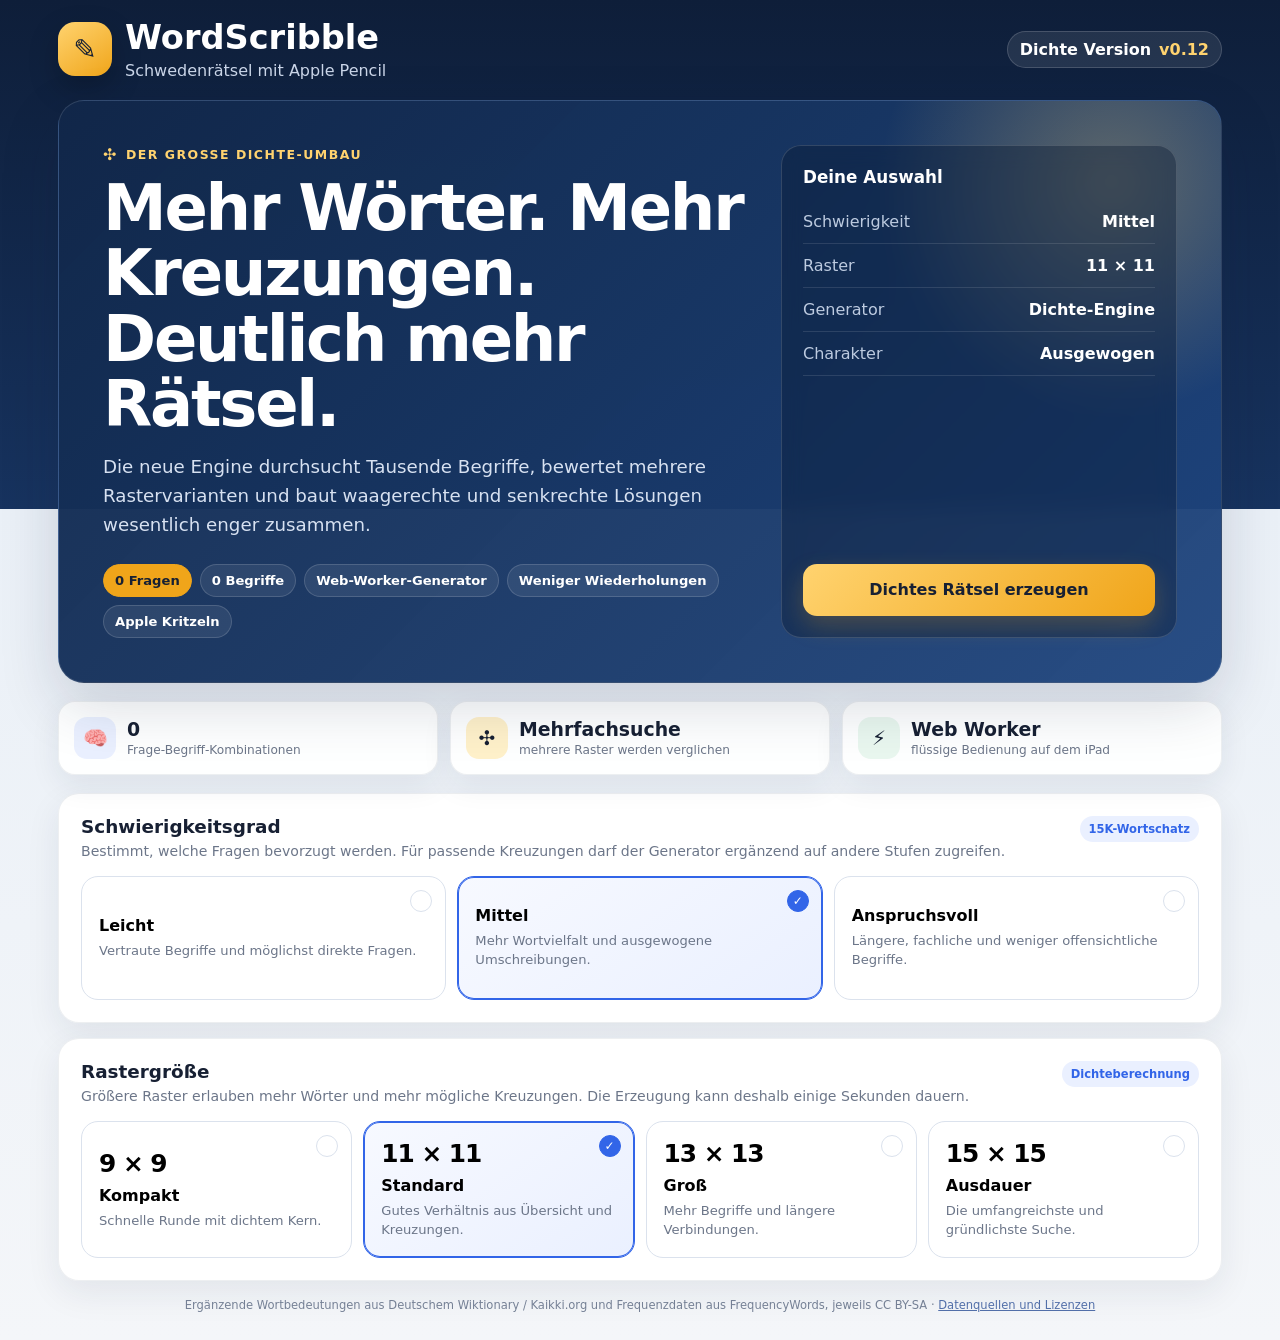
==== commit d617224d: "Redesign dashboard for WordScribble v0.12" ====
--- a/index.html
+++ b/index.html
@@ -4,39 +4,62 @@
 <meta charset="utf-8">
 <meta name="viewport" content="width=device-width,initial-scale=1,viewport-fit=cover">
 <meta http-equiv="Cache-Control" content="no-store">
-<meta name="theme-color" content="#3157d5">
-<title>WordScribble – Start</title>
+<meta name="theme-color" content="#10213f">
+<title>WordScribble v0.12 – Dichte Schwedenrätsel</title>
 <style>
-:root{--bg:#f3f5f9;--card:#fff;--ink:#172033;--muted:#6b7488;--line:#dce1ea;--accent:#3157d5;--soft:#e9eeff;--shadow:0 18px 48px rgba(30,43,76,.10)}
-*{box-sizing:border-box}html,body{margin:0;min-height:100%;font-family:system-ui,-apple-system,BlinkMacSystemFont,"Segoe UI",sans-serif;background:var(--bg);color:var(--ink)}button{font:inherit}body{padding:max(18px,env(safe-area-inset-top)) max(18px,env(safe-area-inset-right)) max(24px,env(safe-area-inset-bottom)) max(18px,env(safe-area-inset-left))}
-.shell{width:min(1180px,100%);margin:auto}.topbar{display:flex;align-items:center;justify-content:space-between;gap:18px;margin-bottom:24px}.brand{display:flex;align-items:center;gap:13px}.logo{width:50px;height:50px;display:grid;place-items:center;border-radius:15px;background:var(--accent);color:#fff;font-size:25px;box-shadow:var(--shadow)}.brand h1{font-size:clamp(1.45rem,3vw,2rem);margin:0}.brand p{margin:3px 0 0;color:var(--muted)}.version{font-size:.78rem;font-weight:800;padding:6px 9px;border-radius:999px;background:var(--soft);color:var(--accent)}
-.hero{display:grid;grid-template-columns:minmax(0,1.25fr) minmax(300px,.75fr);gap:18px}.hero-main,.summary,.panel{background:var(--card);border:1px solid #e4e8f0;border-radius:22px;box-shadow:var(--shadow)}.hero-main{padding:clamp(24px,4vw,42px)}.eyebrow{font-size:.78rem;letter-spacing:.12em;text-transform:uppercase;color:var(--accent);font-weight:800}.hero h2{font-size:clamp(2rem,5vw,3.8rem);line-height:1.03;margin:12px 0 16px;max-width:760px}.hero-main>p{font-size:clamp(1rem,2vw,1.15rem);line-height:1.6;color:var(--muted);margin:0}.chips{display:flex;flex-wrap:wrap;gap:8px;margin-top:24px}.chip{border:1px solid var(--line);border-radius:999px;padding:8px 11px;color:#485166;background:#fafbfe;font-size:.86rem;font-weight:650}
-.summary{padding:24px;display:flex;flex-direction:column;justify-content:space-between}.summary h3{margin:0 0 16px;font-size:1.05rem}.summary-row{display:flex;justify-content:space-between;gap:14px;padding:13px 0;border-bottom:1px solid #edf0f5}.summary-row:last-of-type{border-bottom:0}.summary-row span{color:var(--muted)}.summary-row strong{text-align:right}.primary,.continue{width:100%;border-radius:14px;padding:14px 18px;font-weight:800;cursor:pointer;min-height:50px}.primary{border:0;background:var(--accent);color:#fff}.continue{margin-top:10px;border:1px solid var(--line);background:#fff;color:var(--ink);display:none}
-.panel{padding:22px;margin-top:18px}.panel h3{margin:0;font-size:1.15rem}.panel p{margin:4px 0 16px;color:var(--muted);font-size:.9rem}.options{display:grid;gap:12px}.three{grid-template-columns:repeat(3,minmax(0,1fr))}.four{grid-template-columns:repeat(4,minmax(0,1fr))}.option{position:relative;border:1px solid var(--line);background:#fff;border-radius:17px;padding:18px;text-align:left;cursor:pointer;min-height:128px;transition:.16s}.option:hover{border-color:#aeb9d5;transform:translateY(-1px)}.option.active{border-color:var(--accent);background:var(--soft);box-shadow:inset 0 0 0 1px var(--accent)}.name{display:block;font-weight:850;font-size:1rem;margin-bottom:7px}.meta{display:block;color:var(--muted);font-size:.84rem;line-height:1.45}.mark{position:absolute;right:14px;top:14px;width:22px;height:22px;border-radius:50%;border:1px solid var(--line);display:grid;place-items:center;font-size:13px;color:transparent;background:#fff}.option.active .mark{background:var(--accent);border-color:var(--accent);color:#fff}.size-code{font-size:1.65rem;font-weight:850;letter-spacing:-.04em;margin-bottom:8px}.footnote{color:var(--muted);font-size:.8rem;margin-top:14px;line-height:1.5}
-@media(max-width:850px){.hero{grid-template-columns:1fr}.four{grid-template-columns:repeat(2,minmax(0,1fr))}}@media(max-width:620px){.topbar{align-items:flex-start;flex-direction:column}.three,.four{grid-template-columns:1fr}.option{min-height:auto}.hero-main,.summary,.panel{border-radius:18px}}
+:root{--navy:#10213f;--navy2:#1d4178;--ink:#172033;--muted:#6c7689;--paper:#fff;--line:#dbe2ed;--blue:#3265e8;--blue-soft:#eaf0ff;--gold:#f0a51a;--gold2:#ffd36f;--shadow:0 22px 60px rgba(18,34,65,.16)}
+*{box-sizing:border-box}html,body{margin:0;min-height:100%;font-family:system-ui,-apple-system,BlinkMacSystemFont,"Segoe UI",sans-serif;color:var(--ink);background:linear-gradient(180deg,#0e1e39 0,#17335f 38%,#eaf0f7 38%,#f4f6f9 100%)}button{font:inherit}.shell{width:min(1200px,100%);margin:auto;padding:max(18px,env(safe-area-inset-top)) max(18px,env(safe-area-inset-right)) max(28px,env(safe-area-inset-bottom)) max(18px,env(safe-area-inset-left))}.topbar{display:flex;align-items:center;justify-content:space-between;gap:16px;color:#fff;margin-bottom:20px}.brand{display:flex;align-items:center;gap:13px}.logo{width:54px;height:54px;display:grid;place-items:center;border-radius:17px;background:linear-gradient(145deg,var(--gold2),var(--gold));color:var(--ink);font-size:28px;box-shadow:0 12px 30px rgba(0,0,0,.22)}.brand h1{margin:0;font-size:clamp(1.5rem,3vw,2.1rem)}.brand p{margin:4px 0 0;color:#cbd6e9}.version{display:flex;align-items:center;gap:8px;padding:8px 12px;border:1px solid rgba(255,255,255,.16);border-radius:999px;background:rgba(255,255,255,.09);font-weight:850}.version b{color:var(--gold2)}
+.hero{position:relative;overflow:hidden;display:grid;grid-template-columns:minmax(0,1.25fr) minmax(300px,.75fr);gap:18px;padding:clamp(24px,4vw,44px);border:1px solid rgba(255,255,255,.12);border-radius:26px;background:linear-gradient(135deg,rgba(17,39,73,.98),rgba(31,70,128,.96));color:#fff;box-shadow:var(--shadow)}.hero::after{content:"";position:absolute;right:-130px;top:-160px;width:480px;height:480px;border-radius:50%;background:radial-gradient(circle,rgba(255,211,111,.3),rgba(255,211,111,0) 68%)}.hero-main,.summary{position:relative;z-index:1}.eyebrow{display:inline-flex;align-items:center;gap:8px;color:var(--gold2);font-size:.78rem;font-weight:900;letter-spacing:.12em;text-transform:uppercase}.eyebrow::before{content:"✣";font-size:1rem}.hero h2{max-width:760px;margin:12px 0 15px;font-size:clamp(2.05rem,5.3vw,4rem);line-height:1.02;letter-spacing:-.035em}.hero-main>p{max-width:750px;margin:0;color:#d7e1f1;font-size:clamp(1rem,2vw,1.14rem);line-height:1.6}.chips{display:flex;flex-wrap:wrap;gap:8px;margin-top:24px}.chip{padding:8px 11px;border:1px solid rgba(255,255,255,.15);border-radius:999px;background:rgba(255,255,255,.08);font-size:.82rem;font-weight:750}.chip.gold{background:var(--gold);border-color:var(--gold);color:var(--ink)}
+.summary{align-self:stretch;display:flex;flex-direction:column;justify-content:space-between;padding:21px;border:1px solid rgba(255,255,255,.14);border-radius:20px;background:rgba(8,24,48,.38);backdrop-filter:blur(10px)}.summary h3{margin:0 0 13px;font-size:1.05rem}.summary-row{display:flex;justify-content:space-between;gap:12px;padding:12px 0;border-bottom:1px solid rgba(255,255,255,.11)}.summary-row span{color:#bdcbe0}.summary-row strong{text-align:right}.start,.continue{width:100%;min-height:52px;border-radius:14px;padding:13px 17px;font-weight:900;cursor:pointer}.start{border:0;background:linear-gradient(135deg,var(--gold2),var(--gold));color:var(--ink);box-shadow:0 10px 25px rgba(240,165,26,.22)}.continue{display:none;margin-top:9px;border:1px solid rgba(255,255,255,.2);background:rgba(255,255,255,.08);color:#fff}
+.stats{display:grid;grid-template-columns:repeat(3,minmax(0,1fr));gap:12px;margin:18px 0}.stat{display:flex;gap:11px;align-items:center;padding:15px;border:1px solid rgba(32,49,78,.08);border-radius:17px;background:rgba(255,255,255,.94);box-shadow:0 10px 30px rgba(25,40,70,.08)}.stat-icon{width:42px;height:42px;display:grid;place-items:center;border-radius:13px;background:var(--blue-soft);font-size:20px}.stat:nth-child(2) .stat-icon{background:#fff1ca}.stat:nth-child(3) .stat-icon{background:#e9f7ef}.stat strong{display:block;font-size:1.18rem}.stat span{display:block;margin-top:3px;color:var(--muted);font-size:.76rem}
+.panel{margin-top:15px;padding:22px;border:1px solid rgba(32,49,78,.08);border-radius:21px;background:rgba(255,255,255,.96);box-shadow:0 12px 34px rgba(25,40,70,.08)}.panel-head{display:flex;align-items:flex-start;justify-content:space-between;gap:15px;margin-bottom:15px}.panel h3{margin:0;font-size:1.15rem}.panel p{margin:4px 0 0;color:var(--muted);font-size:.88rem;line-height:1.45}.new-badge{padding:6px 9px;border-radius:999px;background:var(--blue-soft);color:var(--blue);font-size:.72rem;font-weight:900}.options{display:grid;gap:11px}.three{grid-template-columns:repeat(3,minmax(0,1fr))}.four{grid-template-columns:repeat(4,minmax(0,1fr))}.option{position:relative;min-height:124px;padding:17px;border:1px solid var(--line);border-radius:17px;background:#fff;text-align:left;cursor:pointer;transition:.16s}.option:hover{transform:translateY(-1px);border-color:#aebce0}.option.active{border-color:var(--blue);background:linear-gradient(145deg,#f7f9ff,var(--blue-soft));box-shadow:inset 0 0 0 1px var(--blue)}.mark{position:absolute;right:13px;top:13px;width:22px;height:22px;display:grid;place-items:center;border:1px solid var(--line);border-radius:50%;background:#fff;color:transparent;font-size:12px}.option.active .mark{background:var(--blue);border-color:var(--blue);color:#fff}.name{display:block;margin-bottom:7px;font-weight:900}.meta{display:block;color:var(--muted);font-size:.82rem;line-height:1.42}.size-code{margin-bottom:8px;font-size:1.55rem;font-weight:900;letter-spacing:-.04em}.foot{margin:17px 2px 0;text-align:center;color:#758095;font-size:.72rem}.foot a{color:#526fa9}
+@media(max-width:850px){.hero{grid-template-columns:1fr}.stats{grid-template-columns:1fr 1fr}.stat:first-child{grid-column:1/-1}.four{grid-template-columns:repeat(2,minmax(0,1fr))}}@media(max-width:620px){html,body{background:linear-gradient(180deg,#10213f 0,#17335f 27%,#edf2f7 27%)}.shell{padding-left:10px;padding-right:10px}.topbar{align-items:flex-start;flex-direction:column}.hero{padding:22px 17px;border-radius:21px}.three,.four{grid-template-columns:1fr}.option{min-height:auto}.stats{grid-template-columns:1fr}.stat:first-child{grid-column:auto}.panel{padding:17px}.version{align-self:flex-end;margin-top:-52px}}
 </style>
 </head>
 <body>
 <div class="shell">
-<div class="topbar"><div class="brand"><div class="logo">✎</div><div><h1>WordScribble</h1><p>Vollflächige Schwedenrätsel mit Apple Pencil</p></div></div><div class="version">v0.10.2</div></div>
-<section class="hero">
-<div class="hero-main"><div class="eyebrow">Klar denken. Wort für Wort.</div><h2>Ein vernetztes Rätsel, das zu deiner Zeit und deinem Anspruch passt.</h2><p>Wähle Schwierigkeitsgrad und Rastergröße. Viele waagerechte und senkrechte Begriffe kreuzen sich und helfen dabei, unbekannte Lösungen schrittweise zu erschließen.</p><div class="chips"><span class="chip">1.784 Begriffe</span><span class="chip">Viele Kreuzungen</span><span class="chip">Apple Kritzeln</span><span class="chip">Buchstaben- und Worthilfe</span><span class="chip">Automatische Prüfung</span></div></div>
-<aside class="summary"><div><h3>Deine Auswahl</h3><div class="summary-row"><span>Schwierigkeit</span><strong id="sumDifficulty">Mittel</strong></div><div class="summary-row"><span>Raster</span><strong id="sumSize">11 × 11</strong></div><div class="summary-row"><span>Charakter</span><strong id="sumCharacter">Ausgewogen</strong></div></div><div><button class="primary" id="startBtn">Rätsel starten</button><button class="continue" id="continueBtn">Gespeichertes Rätsel fortsetzen</button></div></aside>
-</section>
-<section class="panel"><h3>Schwierigkeitsgrad</h3><p>Bestimmt Wortlängen und die Direktheit der Hinweise.</p><div class="options three">
-<button class="option" data-difficulty="easy"><span class="mark">✓</span><span class="name">Leicht</span><span class="meta">Kurze, vertraute Wörter und eindeutige Hinweise.</span></button>
-<button class="option active" data-difficulty="medium"><span class="mark">✓</span><span class="name">Mittel</span><span class="meta">Gemischte Wortlängen und etwas mehr Denkarbeit.</span></button>
-<button class="option" data-difficulty="hard"><span class="mark">✓</span><span class="name">Anspruchsvoll</span><span class="meta">Längere Wörter und weniger direkte Umschreibungen.</span></button>
-</div></section>
-<section class="panel"><h3>Rastergröße</h3><p>Bestimmt, wie umfangreich das Rätsel wird.</p><div class="options four">
-<button class="option" data-size="9"><span class="mark">✓</span><div class="size-code">9 × 9</div><span class="name">Kompakt</span><span class="meta">Für eine kurze Runde.</span></button>
-<button class="option active" data-size="11"><span class="mark">✓</span><div class="size-code">11 × 11</div><span class="name">Standard</span><span class="meta">Ausgewogen und übersichtlich.</span></button>
-<button class="option" data-size="13"><span class="mark">✓</span><div class="size-code">13 × 13</div><span class="name">Groß</span><span class="meta">Mehr Wörter und Kreuzungen.</span></button>
-<button class="option" data-size="15"><span class="mark">✓</span><div class="size-code">15 × 15</div><span class="name">Ausdauer</span><span class="meta">Für eine längere Denkrunde.</span></button>
-</div><div class="footnote">Begonnene Kombinationen werden getrennt nach Schwierigkeitsgrad und Rastergröße gespeichert.</div></section>
+ <div class="topbar"><div class="brand"><div class="logo">✎</div><div><h1>WordScribble</h1><p>Schwedenrätsel mit Apple Pencil</p></div></div><div class="version"><span>Dichte Version</span><b>v0.12</b></div></div>
+ <section class="hero">
+  <div class="hero-main"><div class="eyebrow">Der große Dichte-Umbau</div><h2>Mehr Wörter. Mehr Kreuzungen. Deutlich mehr Rätsel.</h2><p>Die neue Engine durchsucht Tausende Begriffe, bewertet mehrere Rastervarianten und baut waagerechte und senkrechte Lösungen wesentlich enger zusammen.</p><div class="chips"><span class="chip gold" id="heroCombinations">15.000 Fragen</span><span class="chip" id="heroUnique">über 10.000 Begriffe</span><span class="chip">Web-Worker-Generator</span><span class="chip">Weniger Wiederholungen</span><span class="chip">Apple Kritzeln</span></div></div>
+  <aside class="summary"><div><h3>Deine Auswahl</h3><div class="summary-row"><span>Schwierigkeit</span><strong id="sumDifficulty">Mittel</strong></div><div class="summary-row"><span>Raster</span><strong id="sumSize">11 × 11</strong></div><div class="summary-row"><span>Generator</span><strong>Dichte-Engine</strong></div><div class="summary-row"><span>Charakter</span><strong id="sumCharacter">Ausgewogen</strong></div></div><div><button class="start" id="startBtn">Dichtes Rätsel erzeugen</button><button class="continue" id="continueBtn">Gespeichertes Rätsel fortsetzen</button></div></aside>
+ </section>
+ <section class="stats"><div class="stat"><div class="stat-icon">🧠</div><div><strong id="statCombinations">15.000</strong><span>Frage-Begriff-Kombinationen</span></div></div><div class="stat"><div class="stat-icon">✣</div><div><strong>Mehrfachsuche</strong><span>mehrere Raster werden verglichen</span></div></div><div class="stat"><div class="stat-icon">⚡</div><div><strong>Web Worker</strong><span>flüssige Bedienung auf dem iPad</span></div></div></section>
+ <section class="panel"><div class="panel-head"><div><h3>Schwierigkeitsgrad</h3><p>Bestimmt, welche Fragen bevorzugt werden. Für passende Kreuzungen darf der Generator ergänzend auf andere Stufen zugreifen.</p></div><span class="new-badge">15K-Wortschatz</span></div><div class="options three">
+  <button class="option" data-difficulty="easy"><span class="mark">✓</span><span class="name">Leicht</span><span class="meta">Vertraute Begriffe und möglichst direkte Fragen.</span></button>
+  <button class="option active" data-difficulty="medium"><span class="mark">✓</span><span class="name">Mittel</span><span class="meta">Mehr Wortvielfalt und ausgewogene Umschreibungen.</span></button>
+  <button class="option" data-difficulty="hard"><span class="mark">✓</span><span class="name">Anspruchsvoll</span><span class="meta">Längere, fachliche und weniger offensichtliche Begriffe.</span></button>
+ </div></section>
+ <section class="panel"><div class="panel-head"><div><h3>Rastergröße</h3><p>Größere Raster erlauben mehr Wörter und mehr mögliche Kreuzungen. Die Erzeugung kann deshalb einige Sekunden dauern.</p></div><span class="new-badge">Dichteberechnung</span></div><div class="options four">
+  <button class="option" data-size="9"><span class="mark">✓</span><div class="size-code">9 × 9</div><span class="name">Kompakt</span><span class="meta">Schnelle Runde mit dichtem Kern.</span></button>
+  <button class="option active" data-size="11"><span class="mark">✓</span><div class="size-code">11 × 11</div><span class="name">Standard</span><span class="meta">Gutes Verhältnis aus Übersicht und Kreuzungen.</span></button>
+  <button class="option" data-size="13"><span class="mark">✓</span><div class="size-code">13 × 13</div><span class="name">Groß</span><span class="meta">Mehr Begriffe und längere Verbindungen.</span></button>
+  <button class="option" data-size="15"><span class="mark">✓</span><div class="size-code">15 × 15</div><span class="name">Ausdauer</span><span class="meta">Die umfangreichste und gründlichste Suche.</span></button>
+ </div></section>
+ <div class="foot">Ergänzende Wortbedeutungen aus Deutschem Wiktionary / Kaikki.org und Frequenzdaten aus FrequencyWords, jeweils CC BY-SA · <a href="./DATA_SOURCES.md">Datenquellen und Lizenzen</a></div>
 </div>
 <script>
-(()=>{const labels={easy:{name:'Leicht',character:'Direkt und ruhig'},medium:{name:'Mittel',character:'Ausgewogen'},hard:{name:'Anspruchsvoll',character:'Kniffliger'}};let config={difficulty:'medium',size:11};try{const saved=JSON.parse(localStorage.getItem('wordscribble-dashboard-v1'));if(saved&&labels[saved.difficulty]&&[9,11,13,15].includes(saved.size))config=saved}catch{}const continueBtn=document.getElementById('continueBtn');const stateKey=()=>`wordscribble-swedish-v0102-${config.difficulty}-${config.size}`;function refresh(){document.querySelectorAll('[data-difficulty]').forEach(b=>b.classList.toggle('active',b.dataset.difficulty===config.difficulty));document.querySelectorAll('[data-size]').forEach(b=>b.classList.toggle('active',+b.dataset.size===config.size));document.getElementById('sumDifficulty').textContent=labels[config.difficulty].name;document.getElementById('sumSize').textContent=`${config.size} × ${config.size}`;document.getElementById('sumCharacter').textContent=labels[config.difficulty].character;continueBtn.style.display=localStorage.getItem(stateKey())?'block':'none';localStorage.setItem('wordscribble-dashboard-v1',JSON.stringify(config))}document.querySelectorAll('[data-difficulty]').forEach(b=>b.onclick=()=>{config.difficulty=b.dataset.difficulty;refresh()});document.querySelectorAll('[data-size]').forEach(b=>b.onclick=()=>{config.size=+b.dataset.size;refresh()});function openGame(isNew){location.href=`./play.html?difficulty=${config.difficulty}&size=${config.size}&new=${isNew?1:0}`}document.getElementById('startBtn').onclick=()=>openGame(true);continueBtn.onclick=()=>openGame(false);refresh()})();
+(()=>{
+ const labels={easy:{name:'Leicht',character:'Direkt und vertraut'},medium:{name:'Mittel',character:'Ausgewogen'},hard:{name:'Anspruchsvoll',character:'Knifflig und vielfältig'}};
+ let config={difficulty:'medium',size:11};
+ try{const saved=JSON.parse(localStorage.getItem('wordscribble-dashboard-v2'));if(saved&&labels[saved.difficulty]&&[9,11,13,15].includes(saved.size))config=saved;}catch{}
+ const continueBtn=document.getElementById('continueBtn');
+ const stateKey=()=>`wordscribble-v012-${config.difficulty}-${config.size}`;
+ function refresh(){
+  document.querySelectorAll('[data-difficulty]').forEach(button=>button.classList.toggle('active',button.dataset.difficulty===config.difficulty));
+  document.querySelectorAll('[data-size]').forEach(button=>button.classList.toggle('active',Number(button.dataset.size)===config.size));
+  document.getElementById('sumDifficulty').textContent=labels[config.difficulty].name;
+  document.getElementById('sumSize').textContent=`${config.size} × ${config.size}`;
+  document.getElementById('sumCharacter').textContent=labels[config.difficulty].character;
+  continueBtn.style.display=localStorage.getItem(stateKey())?'block':'none';
+  localStorage.setItem('wordscribble-dashboard-v2',JSON.stringify(config));
+ }
+ document.querySelectorAll('[data-difficulty]').forEach(button=>button.onclick=()=>{config.difficulty=button.dataset.difficulty;refresh();});
+ document.querySelectorAll('[data-size]').forEach(button=>button.onclick=()=>{config.size=Number(button.dataset.size);refresh();});
+ function openGame(isNew){location.href=`./play.html?difficulty=${config.difficulty}&size=${config.size}&new=${isNew?1:0}`;}
+ document.getElementById('startBtn').onclick=()=>openGame(true);continueBtn.onclick=()=>openGame(false);
+ fetch('./wordlist-stats.json?v=12',{cache:'no-store'}).then(response=>response.ok?response.json():null).then(stats=>{if(!stats)return;const combinations=Number(stats.combinations||0).toLocaleString('de-DE');const unique=Number(stats.unique_words||0).toLocaleString('de-DE');document.getElementById('statCombinations').textContent=combinations;document.getElementById('heroCombinations').textContent=`${combinations} Fragen`;document.getElementById('heroUnique').textContent=`${unique} Begriffe`;}).catch(()=>{});
+ refresh();
+})();
 </script>
 </body>
-</html>+</html>
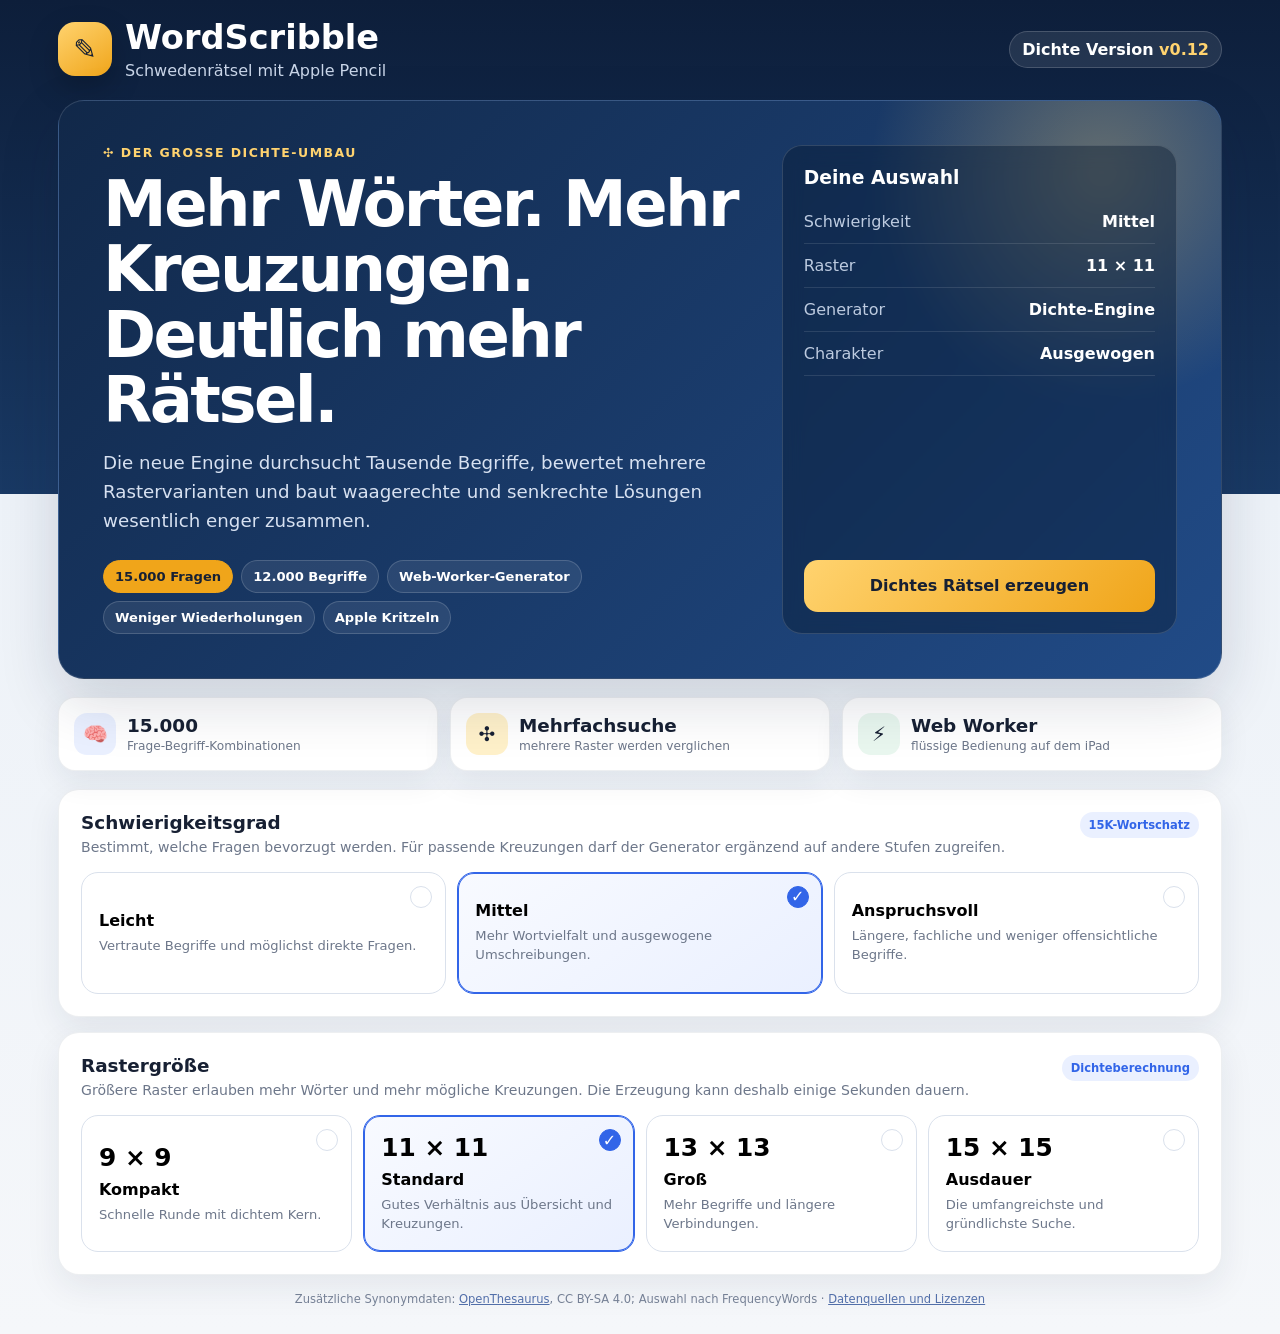
==== commit d7e1fe36: "Finalize v0.12 dashboard and OpenThesaurus attribution" ====
--- a/index.html
+++ b/index.html
@@ -7,59 +7,32 @@
 <meta name="theme-color" content="#10213f">
 <title>WordScribble v0.12 – Dichte Schwedenrätsel</title>
 <style>
-:root{--navy:#10213f;--navy2:#1d4178;--ink:#172033;--muted:#6c7689;--paper:#fff;--line:#dbe2ed;--blue:#3265e8;--blue-soft:#eaf0ff;--gold:#f0a51a;--gold2:#ffd36f;--shadow:0 22px 60px rgba(18,34,65,.16)}
-*{box-sizing:border-box}html,body{margin:0;min-height:100%;font-family:system-ui,-apple-system,BlinkMacSystemFont,"Segoe UI",sans-serif;color:var(--ink);background:linear-gradient(180deg,#0e1e39 0,#17335f 38%,#eaf0f7 38%,#f4f6f9 100%)}button{font:inherit}.shell{width:min(1200px,100%);margin:auto;padding:max(18px,env(safe-area-inset-top)) max(18px,env(safe-area-inset-right)) max(28px,env(safe-area-inset-bottom)) max(18px,env(safe-area-inset-left))}.topbar{display:flex;align-items:center;justify-content:space-between;gap:16px;color:#fff;margin-bottom:20px}.brand{display:flex;align-items:center;gap:13px}.logo{width:54px;height:54px;display:grid;place-items:center;border-radius:17px;background:linear-gradient(145deg,var(--gold2),var(--gold));color:var(--ink);font-size:28px;box-shadow:0 12px 30px rgba(0,0,0,.22)}.brand h1{margin:0;font-size:clamp(1.5rem,3vw,2.1rem)}.brand p{margin:4px 0 0;color:#cbd6e9}.version{display:flex;align-items:center;gap:8px;padding:8px 12px;border:1px solid rgba(255,255,255,.16);border-radius:999px;background:rgba(255,255,255,.09);font-weight:850}.version b{color:var(--gold2)}
-.hero{position:relative;overflow:hidden;display:grid;grid-template-columns:minmax(0,1.25fr) minmax(300px,.75fr);gap:18px;padding:clamp(24px,4vw,44px);border:1px solid rgba(255,255,255,.12);border-radius:26px;background:linear-gradient(135deg,rgba(17,39,73,.98),rgba(31,70,128,.96));color:#fff;box-shadow:var(--shadow)}.hero::after{content:"";position:absolute;right:-130px;top:-160px;width:480px;height:480px;border-radius:50%;background:radial-gradient(circle,rgba(255,211,111,.3),rgba(255,211,111,0) 68%)}.hero-main,.summary{position:relative;z-index:1}.eyebrow{display:inline-flex;align-items:center;gap:8px;color:var(--gold2);font-size:.78rem;font-weight:900;letter-spacing:.12em;text-transform:uppercase}.eyebrow::before{content:"✣";font-size:1rem}.hero h2{max-width:760px;margin:12px 0 15px;font-size:clamp(2.05rem,5.3vw,4rem);line-height:1.02;letter-spacing:-.035em}.hero-main>p{max-width:750px;margin:0;color:#d7e1f1;font-size:clamp(1rem,2vw,1.14rem);line-height:1.6}.chips{display:flex;flex-wrap:wrap;gap:8px;margin-top:24px}.chip{padding:8px 11px;border:1px solid rgba(255,255,255,.15);border-radius:999px;background:rgba(255,255,255,.08);font-size:.82rem;font-weight:750}.chip.gold{background:var(--gold);border-color:var(--gold);color:var(--ink)}
-.summary{align-self:stretch;display:flex;flex-direction:column;justify-content:space-between;padding:21px;border:1px solid rgba(255,255,255,.14);border-radius:20px;background:rgba(8,24,48,.38);backdrop-filter:blur(10px)}.summary h3{margin:0 0 13px;font-size:1.05rem}.summary-row{display:flex;justify-content:space-between;gap:12px;padding:12px 0;border-bottom:1px solid rgba(255,255,255,.11)}.summary-row span{color:#bdcbe0}.summary-row strong{text-align:right}.start,.continue{width:100%;min-height:52px;border-radius:14px;padding:13px 17px;font-weight:900;cursor:pointer}.start{border:0;background:linear-gradient(135deg,var(--gold2),var(--gold));color:var(--ink);box-shadow:0 10px 25px rgba(240,165,26,.22)}.continue{display:none;margin-top:9px;border:1px solid rgba(255,255,255,.2);background:rgba(255,255,255,.08);color:#fff}
-.stats{display:grid;grid-template-columns:repeat(3,minmax(0,1fr));gap:12px;margin:18px 0}.stat{display:flex;gap:11px;align-items:center;padding:15px;border:1px solid rgba(32,49,78,.08);border-radius:17px;background:rgba(255,255,255,.94);box-shadow:0 10px 30px rgba(25,40,70,.08)}.stat-icon{width:42px;height:42px;display:grid;place-items:center;border-radius:13px;background:var(--blue-soft);font-size:20px}.stat:nth-child(2) .stat-icon{background:#fff1ca}.stat:nth-child(3) .stat-icon{background:#e9f7ef}.stat strong{display:block;font-size:1.18rem}.stat span{display:block;margin-top:3px;color:var(--muted);font-size:.76rem}
-.panel{margin-top:15px;padding:22px;border:1px solid rgba(32,49,78,.08);border-radius:21px;background:rgba(255,255,255,.96);box-shadow:0 12px 34px rgba(25,40,70,.08)}.panel-head{display:flex;align-items:flex-start;justify-content:space-between;gap:15px;margin-bottom:15px}.panel h3{margin:0;font-size:1.15rem}.panel p{margin:4px 0 0;color:var(--muted);font-size:.88rem;line-height:1.45}.new-badge{padding:6px 9px;border-radius:999px;background:var(--blue-soft);color:var(--blue);font-size:.72rem;font-weight:900}.options{display:grid;gap:11px}.three{grid-template-columns:repeat(3,minmax(0,1fr))}.four{grid-template-columns:repeat(4,minmax(0,1fr))}.option{position:relative;min-height:124px;padding:17px;border:1px solid var(--line);border-radius:17px;background:#fff;text-align:left;cursor:pointer;transition:.16s}.option:hover{transform:translateY(-1px);border-color:#aebce0}.option.active{border-color:var(--blue);background:linear-gradient(145deg,#f7f9ff,var(--blue-soft));box-shadow:inset 0 0 0 1px var(--blue)}.mark{position:absolute;right:13px;top:13px;width:22px;height:22px;display:grid;place-items:center;border:1px solid var(--line);border-radius:50%;background:#fff;color:transparent;font-size:12px}.option.active .mark{background:var(--blue);border-color:var(--blue);color:#fff}.name{display:block;margin-bottom:7px;font-weight:900}.meta{display:block;color:var(--muted);font-size:.82rem;line-height:1.42}.size-code{margin-bottom:8px;font-size:1.55rem;font-weight:900;letter-spacing:-.04em}.foot{margin:17px 2px 0;text-align:center;color:#758095;font-size:.72rem}.foot a{color:#526fa9}
-@media(max-width:850px){.hero{grid-template-columns:1fr}.stats{grid-template-columns:1fr 1fr}.stat:first-child{grid-column:1/-1}.four{grid-template-columns:repeat(2,minmax(0,1fr))}}@media(max-width:620px){html,body{background:linear-gradient(180deg,#10213f 0,#17335f 27%,#edf2f7 27%)}.shell{padding-left:10px;padding-right:10px}.topbar{align-items:flex-start;flex-direction:column}.hero{padding:22px 17px;border-radius:21px}.three,.four{grid-template-columns:1fr}.option{min-height:auto}.stats{grid-template-columns:1fr}.stat:first-child{grid-column:auto}.panel{padding:17px}.version{align-self:flex-end;margin-top:-52px}}
+:root{--navy:#10213f;--navy2:#1d4178;--ink:#172033;--muted:#6d778a;--blue:#3265e8;--soft:#eaf0ff;--gold:#f0a51a;--gold2:#ffd36f;--line:#dae1ec;--shadow:0 22px 60px rgba(18,34,65,.16)}*{box-sizing:border-box}html,body{margin:0;min-height:100%;font-family:system-ui,-apple-system,BlinkMacSystemFont,"Segoe UI",sans-serif;color:var(--ink);background:linear-gradient(180deg,#0d1e3a 0,#193964 37%,#edf2f8 37%,#f5f7fa 100%)}button{font:inherit}.shell{width:min(1200px,100%);margin:auto;padding:max(18px,env(safe-area-inset-top)) max(18px,env(safe-area-inset-right)) max(28px,env(safe-area-inset-bottom)) max(18px,env(safe-area-inset-left))}.top{display:flex;align-items:center;justify-content:space-between;gap:16px;margin-bottom:20px;color:#fff}.brand{display:flex;align-items:center;gap:13px}.logo{width:54px;height:54px;display:grid;place-items:center;border-radius:17px;background:linear-gradient(145deg,var(--gold2),var(--gold));color:var(--ink);font-size:28px;box-shadow:0 12px 30px rgba(0,0,0,.22)}h1{margin:0;font-size:clamp(1.5rem,3vw,2.1rem)}.brand p{margin:4px 0 0;color:#cad6e9}.version{padding:8px 12px;border:1px solid rgba(255,255,255,.17);border-radius:999px;background:rgba(255,255,255,.09);font-weight:850}.version b{color:var(--gold2)}.hero{position:relative;overflow:hidden;display:grid;grid-template-columns:minmax(0,1.25fr) minmax(300px,.75fr);gap:20px;padding:clamp(24px,4vw,44px);border:1px solid rgba(255,255,255,.13);border-radius:26px;background:linear-gradient(135deg,#112849,#214b87);color:#fff;box-shadow:var(--shadow)}.hero:after{content:"";position:absolute;right:-120px;top:-170px;width:480px;height:480px;border-radius:50%;background:radial-gradient(circle,rgba(255,211,111,.32),transparent 68%)}.hero-main,.summary{position:relative;z-index:1}.eyebrow{color:var(--gold2);font-size:.78rem;font-weight:900;letter-spacing:.12em;text-transform:uppercase}.hero h2{max-width:780px;margin:12px 0 15px;font-size:clamp(2.05rem,5.2vw,4rem);line-height:1.02;letter-spacing:-.04em}.hero p{margin:0;color:#d7e1f1;font-size:clamp(1rem,2vw,1.14rem);line-height:1.6}.chips{display:flex;flex-wrap:wrap;gap:8px;margin-top:24px}.chip{padding:8px 11px;border:1px solid rgba(255,255,255,.16);border-radius:999px;background:rgba(255,255,255,.08);font-size:.82rem;font-weight:760}.chip.gold{background:var(--gold);border-color:var(--gold);color:var(--ink)}.summary{display:flex;flex-direction:column;justify-content:space-between;padding:21px;border:1px solid rgba(255,255,255,.14);border-radius:20px;background:rgba(7,23,47,.4);backdrop-filter:blur(10px)}.summary h3{margin:0 0 12px}.row{display:flex;justify-content:space-between;gap:12px;padding:12px 0;border-bottom:1px solid rgba(255,255,255,.11)}.row span{color:#bdcbe0}.row strong{text-align:right}.start,.continue{width:100%;min-height:52px;border-radius:14px;padding:13px 17px;font-weight:900;cursor:pointer}.start{border:0;background:linear-gradient(135deg,var(--gold2),var(--gold));color:var(--ink)}.continue{display:none;margin-top:9px;border:1px solid rgba(255,255,255,.2);background:rgba(255,255,255,.08);color:#fff}.stats{display:grid;grid-template-columns:repeat(3,minmax(0,1fr));gap:12px;margin:18px 0}.stat{display:flex;align-items:center;gap:11px;padding:15px;border:1px solid rgba(32,49,78,.08);border-radius:17px;background:#fff;box-shadow:0 10px 30px rgba(25,40,70,.08)}.icon{width:42px;height:42px;display:grid;place-items:center;border-radius:13px;background:var(--soft);font-size:20px}.stat:nth-child(2) .icon{background:#fff1ca}.stat:nth-child(3) .icon{background:#e9f7ef}.stat strong{display:block;font-size:1.15rem}.stat span{display:block;margin-top:3px;color:var(--muted);font-size:.76rem}.panel{margin-top:15px;padding:22px;border:1px solid rgba(32,49,78,.08);border-radius:21px;background:#fff;box-shadow:0 12px 34px rgba(25,40,70,.08)}.panel-head{display:flex;justify-content:space-between;gap:14px;margin-bottom:15px}.panel h3{margin:0;font-size:1.15rem}.panel p{margin:4px 0 0;color:var(--muted);font-size:.88rem;line-height:1.45}.new{align-self:flex-start;padding:6px 9px;border-radius:999px;background:var(--soft);color:var(--blue);font-size:.72rem;font-weight:900}.options{display:grid;gap:11px}.three{grid-template-columns:repeat(3,minmax(0,1fr))}.four{grid-template-columns:repeat(4,minmax(0,1fr))}.option{position:relative;min-height:122px;padding:17px;border:1px solid var(--line);border-radius:17px;background:#fff;text-align:left;cursor:pointer}.option.active{border-color:var(--blue);background:linear-gradient(145deg,#f8faff,var(--soft));box-shadow:inset 0 0 0 1px var(--blue)}.mark{position:absolute;right:13px;top:13px;width:22px;height:22px;display:grid;place-items:center;border:1px solid var(--line);border-radius:50%;color:transparent}.option.active .mark{background:var(--blue);border-color:var(--blue);color:#fff}.name{display:block;margin-bottom:7px;font-weight:900}.meta{display:block;color:var(--muted);font-size:.82rem;line-height:1.42}.size{margin-bottom:8px;font-size:1.55rem;font-weight:900}.foot{margin:17px 2px 0;text-align:center;color:#758095;font-size:.72rem}.foot a{color:#526fa9}@media(max-width:850px){.hero{grid-template-columns:1fr}.stats{grid-template-columns:1fr 1fr}.stat:first-child{grid-column:1/-1}.four{grid-template-columns:repeat(2,1fr)}}@media(max-width:620px){html,body{background:linear-gradient(180deg,#10213f 0,#193964 27%,#edf2f7 27%)}.shell{padding-left:10px;padding-right:10px}.top{align-items:flex-start;flex-direction:column}.version{align-self:flex-end;margin-top:-52px}.hero{padding:22px 17px;border-radius:21px}.three,.four,.stats{grid-template-columns:1fr}.stat:first-child{grid-column:auto}.option{min-height:auto}.panel{padding:17px}}
 </style>
 </head>
 <body>
 <div class="shell">
- <div class="topbar"><div class="brand"><div class="logo">✎</div><div><h1>WordScribble</h1><p>Schwedenrätsel mit Apple Pencil</p></div></div><div class="version"><span>Dichte Version</span><b>v0.12</b></div></div>
+ <div class="top"><div class="brand"><div class="logo">✎</div><div><h1>WordScribble</h1><p>Schwedenrätsel mit Apple Pencil</p></div></div><div class="version">Dichte Version <b>v0.12</b></div></div>
  <section class="hero">
-  <div class="hero-main"><div class="eyebrow">Der große Dichte-Umbau</div><h2>Mehr Wörter. Mehr Kreuzungen. Deutlich mehr Rätsel.</h2><p>Die neue Engine durchsucht Tausende Begriffe, bewertet mehrere Rastervarianten und baut waagerechte und senkrechte Lösungen wesentlich enger zusammen.</p><div class="chips"><span class="chip gold" id="heroCombinations">15.000 Fragen</span><span class="chip" id="heroUnique">über 10.000 Begriffe</span><span class="chip">Web-Worker-Generator</span><span class="chip">Weniger Wiederholungen</span><span class="chip">Apple Kritzeln</span></div></div>
-  <aside class="summary"><div><h3>Deine Auswahl</h3><div class="summary-row"><span>Schwierigkeit</span><strong id="sumDifficulty">Mittel</strong></div><div class="summary-row"><span>Raster</span><strong id="sumSize">11 × 11</strong></div><div class="summary-row"><span>Generator</span><strong>Dichte-Engine</strong></div><div class="summary-row"><span>Charakter</span><strong id="sumCharacter">Ausgewogen</strong></div></div><div><button class="start" id="startBtn">Dichtes Rätsel erzeugen</button><button class="continue" id="continueBtn">Gespeichertes Rätsel fortsetzen</button></div></aside>
+  <div class="hero-main"><div class="eyebrow">✣ Der große Dichte-Umbau</div><h2>Mehr Wörter. Mehr Kreuzungen. Deutlich mehr Rätsel.</h2><p>Die neue Engine durchsucht Tausende Begriffe, bewertet mehrere Rastervarianten und baut waagerechte und senkrechte Lösungen wesentlich enger zusammen.</p><div class="chips"><span class="chip gold" id="heroCombinations">15.000 Fragen</span><span class="chip" id="heroUnique">über 10.000 Begriffe</span><span class="chip">Web-Worker-Generator</span><span class="chip">Weniger Wiederholungen</span><span class="chip">Apple Kritzeln</span></div></div>
+  <aside class="summary"><div><h3>Deine Auswahl</h3><div class="row"><span>Schwierigkeit</span><strong id="sumDifficulty">Mittel</strong></div><div class="row"><span>Raster</span><strong id="sumSize">11 × 11</strong></div><div class="row"><span>Generator</span><strong>Dichte-Engine</strong></div><div class="row"><span>Charakter</span><strong id="sumCharacter">Ausgewogen</strong></div></div><div><button class="start" id="startBtn">Dichtes Rätsel erzeugen</button><button class="continue" id="continueBtn">Gespeichertes Rätsel fortsetzen</button></div></aside>
  </section>
- <section class="stats"><div class="stat"><div class="stat-icon">🧠</div><div><strong id="statCombinations">15.000</strong><span>Frage-Begriff-Kombinationen</span></div></div><div class="stat"><div class="stat-icon">✣</div><div><strong>Mehrfachsuche</strong><span>mehrere Raster werden verglichen</span></div></div><div class="stat"><div class="stat-icon">⚡</div><div><strong>Web Worker</strong><span>flüssige Bedienung auf dem iPad</span></div></div></section>
- <section class="panel"><div class="panel-head"><div><h3>Schwierigkeitsgrad</h3><p>Bestimmt, welche Fragen bevorzugt werden. Für passende Kreuzungen darf der Generator ergänzend auf andere Stufen zugreifen.</p></div><span class="new-badge">15K-Wortschatz</span></div><div class="options three">
+ <section class="stats"><div class="stat"><div class="icon">🧠</div><div><strong id="statCombinations">15.000</strong><span>Frage-Begriff-Kombinationen</span></div></div><div class="stat"><div class="icon">✣</div><div><strong>Mehrfachsuche</strong><span>mehrere Raster werden verglichen</span></div></div><div class="stat"><div class="icon">⚡</div><div><strong>Web Worker</strong><span>flüssige Bedienung auf dem iPad</span></div></div></section>
+ <section class="panel"><div class="panel-head"><div><h3>Schwierigkeitsgrad</h3><p>Bestimmt, welche Fragen bevorzugt werden. Für passende Kreuzungen darf der Generator ergänzend auf andere Stufen zugreifen.</p></div><span class="new">15K-Wortschatz</span></div><div class="options three">
   <button class="option" data-difficulty="easy"><span class="mark">✓</span><span class="name">Leicht</span><span class="meta">Vertraute Begriffe und möglichst direkte Fragen.</span></button>
   <button class="option active" data-difficulty="medium"><span class="mark">✓</span><span class="name">Mittel</span><span class="meta">Mehr Wortvielfalt und ausgewogene Umschreibungen.</span></button>
   <button class="option" data-difficulty="hard"><span class="mark">✓</span><span class="name">Anspruchsvoll</span><span class="meta">Längere, fachliche und weniger offensichtliche Begriffe.</span></button>
  </div></section>
- <section class="panel"><div class="panel-head"><div><h3>Rastergröße</h3><p>Größere Raster erlauben mehr Wörter und mehr mögliche Kreuzungen. Die Erzeugung kann deshalb einige Sekunden dauern.</p></div><span class="new-badge">Dichteberechnung</span></div><div class="options four">
-  <button class="option" data-size="9"><span class="mark">✓</span><div class="size-code">9 × 9</div><span class="name">Kompakt</span><span class="meta">Schnelle Runde mit dichtem Kern.</span></button>
-  <button class="option active" data-size="11"><span class="mark">✓</span><div class="size-code">11 × 11</div><span class="name">Standard</span><span class="meta">Gutes Verhältnis aus Übersicht und Kreuzungen.</span></button>
-  <button class="option" data-size="13"><span class="mark">✓</span><div class="size-code">13 × 13</div><span class="name">Groß</span><span class="meta">Mehr Begriffe und längere Verbindungen.</span></button>
-  <button class="option" data-size="15"><span class="mark">✓</span><div class="size-code">15 × 15</div><span class="name">Ausdauer</span><span class="meta">Die umfangreichste und gründlichste Suche.</span></button>
+ <section class="panel"><div class="panel-head"><div><h3>Rastergröße</h3><p>Größere Raster erlauben mehr Wörter und mehr mögliche Kreuzungen. Die Erzeugung kann deshalb einige Sekunden dauern.</p></div><span class="new">Dichteberechnung</span></div><div class="options four">
+  <button class="option" data-size="9"><span class="mark">✓</span><div class="size">9 × 9</div><span class="name">Kompakt</span><span class="meta">Schnelle Runde mit dichtem Kern.</span></button>
+  <button class="option active" data-size="11"><span class="mark">✓</span><div class="size">11 × 11</div><span class="name">Standard</span><span class="meta">Gutes Verhältnis aus Übersicht und Kreuzungen.</span></button>
+  <button class="option" data-size="13"><span class="mark">✓</span><div class="size">13 × 13</div><span class="name">Groß</span><span class="meta">Mehr Begriffe und längere Verbindungen.</span></button>
+  <button class="option" data-size="15"><span class="mark">✓</span><div class="size">15 × 15</div><span class="name">Ausdauer</span><span class="meta">Die umfangreichste und gründlichste Suche.</span></button>
  </div></section>
- <div class="foot">Ergänzende Wortbedeutungen aus Deutschem Wiktionary / Kaikki.org und Frequenzdaten aus FrequencyWords, jeweils CC BY-SA · <a href="./DATA_SOURCES.md">Datenquellen und Lizenzen</a></div>
+ <div class="foot">Zusätzliche Synonymdaten: <a href="https://www.openthesaurus.de/">OpenThesaurus</a>, CC BY-SA 4.0; Auswahl nach FrequencyWords · <a href="./DATA_SOURCES.md">Datenquellen und Lizenzen</a></div>
 </div>
 <script>
-(()=>{
- const labels={easy:{name:'Leicht',character:'Direkt und vertraut'},medium:{name:'Mittel',character:'Ausgewogen'},hard:{name:'Anspruchsvoll',character:'Knifflig und vielfältig'}};
- let config={difficulty:'medium',size:11};
- try{const saved=JSON.parse(localStorage.getItem('wordscribble-dashboard-v2'));if(saved&&labels[saved.difficulty]&&[9,11,13,15].includes(saved.size))config=saved;}catch{}
- const continueBtn=document.getElementById('continueBtn');
- const stateKey=()=>`wordscribble-v012-${config.difficulty}-${config.size}`;
- function refresh(){
-  document.querySelectorAll('[data-difficulty]').forEach(button=>button.classList.toggle('active',button.dataset.difficulty===config.difficulty));
-  document.querySelectorAll('[data-size]').forEach(button=>button.classList.toggle('active',Number(button.dataset.size)===config.size));
-  document.getElementById('sumDifficulty').textContent=labels[config.difficulty].name;
-  document.getElementById('sumSize').textContent=`${config.size} × ${config.size}`;
-  document.getElementById('sumCharacter').textContent=labels[config.difficulty].character;
-  continueBtn.style.display=localStorage.getItem(stateKey())?'block':'none';
-  localStorage.setItem('wordscribble-dashboard-v2',JSON.stringify(config));
- }
- document.querySelectorAll('[data-difficulty]').forEach(button=>button.onclick=()=>{config.difficulty=button.dataset.difficulty;refresh();});
- document.querySelectorAll('[data-size]').forEach(button=>button.onclick=()=>{config.size=Number(button.dataset.size);refresh();});
- function openGame(isNew){location.href=`./play.html?difficulty=${config.difficulty}&size=${config.size}&new=${isNew?1:0}`;}
- document.getElementById('startBtn').onclick=()=>openGame(true);continueBtn.onclick=()=>openGame(false);
- fetch('./wordlist-stats.json?v=12',{cache:'no-store'}).then(response=>response.ok?response.json():null).then(stats=>{if(!stats)return;const combinations=Number(stats.combinations||0).toLocaleString('de-DE');const unique=Number(stats.unique_words||0).toLocaleString('de-DE');document.getElementById('statCombinations').textContent=combinations;document.getElementById('heroCombinations').textContent=`${combinations} Fragen`;document.getElementById('heroUnique').textContent=`${unique} Begriffe`;}).catch(()=>{});
- refresh();
-})();
+(()=>{const labels={easy:{name:'Leicht',character:'Direkt und vertraut'},medium:{name:'Mittel',character:'Ausgewogen'},hard:{name:'Anspruchsvoll',character:'Knifflig und vielfältig'}};let config={difficulty:'medium',size:11};try{const saved=JSON.parse(localStorage.getItem('wordscribble-dashboard-v2'));if(saved&&labels[saved.difficulty]&&[9,11,13,15].includes(saved.size))config=saved}catch{}const continueBtn=document.getElementById('continueBtn');const stateKey=()=>`wordscribble-v012-${config.difficulty}-${config.size}`;function refresh(){document.querySelectorAll('[data-difficulty]').forEach(b=>b.classList.toggle('active',b.dataset.difficulty===config.difficulty));document.querySelectorAll('[data-size]').forEach(b=>b.classList.toggle('active',Number(b.dataset.size)===config.size));document.getElementById('sumDifficulty').textContent=labels[config.difficulty].name;document.getElementById('sumSize').textContent=`${config.size} × ${config.size}`;document.getElementById('sumCharacter').textContent=labels[config.difficulty].character;continueBtn.style.display=localStorage.getItem(stateKey())?'block':'none';localStorage.setItem('wordscribble-dashboard-v2',JSON.stringify(config))}document.querySelectorAll('[data-difficulty]').forEach(b=>b.onclick=()=>{config.difficulty=b.dataset.difficulty;refresh()});document.querySelectorAll('[data-size]').forEach(b=>b.onclick=()=>{config.size=Number(b.dataset.size);refresh()});function openGame(isNew){location.href=`./play.html?difficulty=${config.difficulty}&size=${config.size}&new=${isNew?1:0}`}document.getElementById('startBtn').onclick=()=>openGame(true);continueBtn.onclick=()=>openGame(false);fetch('./wordlist-stats.json?v=1201',{cache:'no-store'}).then(r=>r.ok?r.json():null).then(stats=>{if(!stats)return;const combinations=Number(stats.combinations||stats.total||15000);const unique=Number(stats.unique_words||0);document.getElementById('statCombinations').textContent=combinations.toLocaleString('de-DE');document.getElementById('heroCombinations').textContent=`${combinations.toLocaleString('de-DE')} Fragen`;if(unique)document.getElementById('heroUnique').textContent=`${unique.toLocaleString('de-DE')} Begriffe`}).catch(()=>{});refresh()})();
 </script>
 </body>
 </html>
